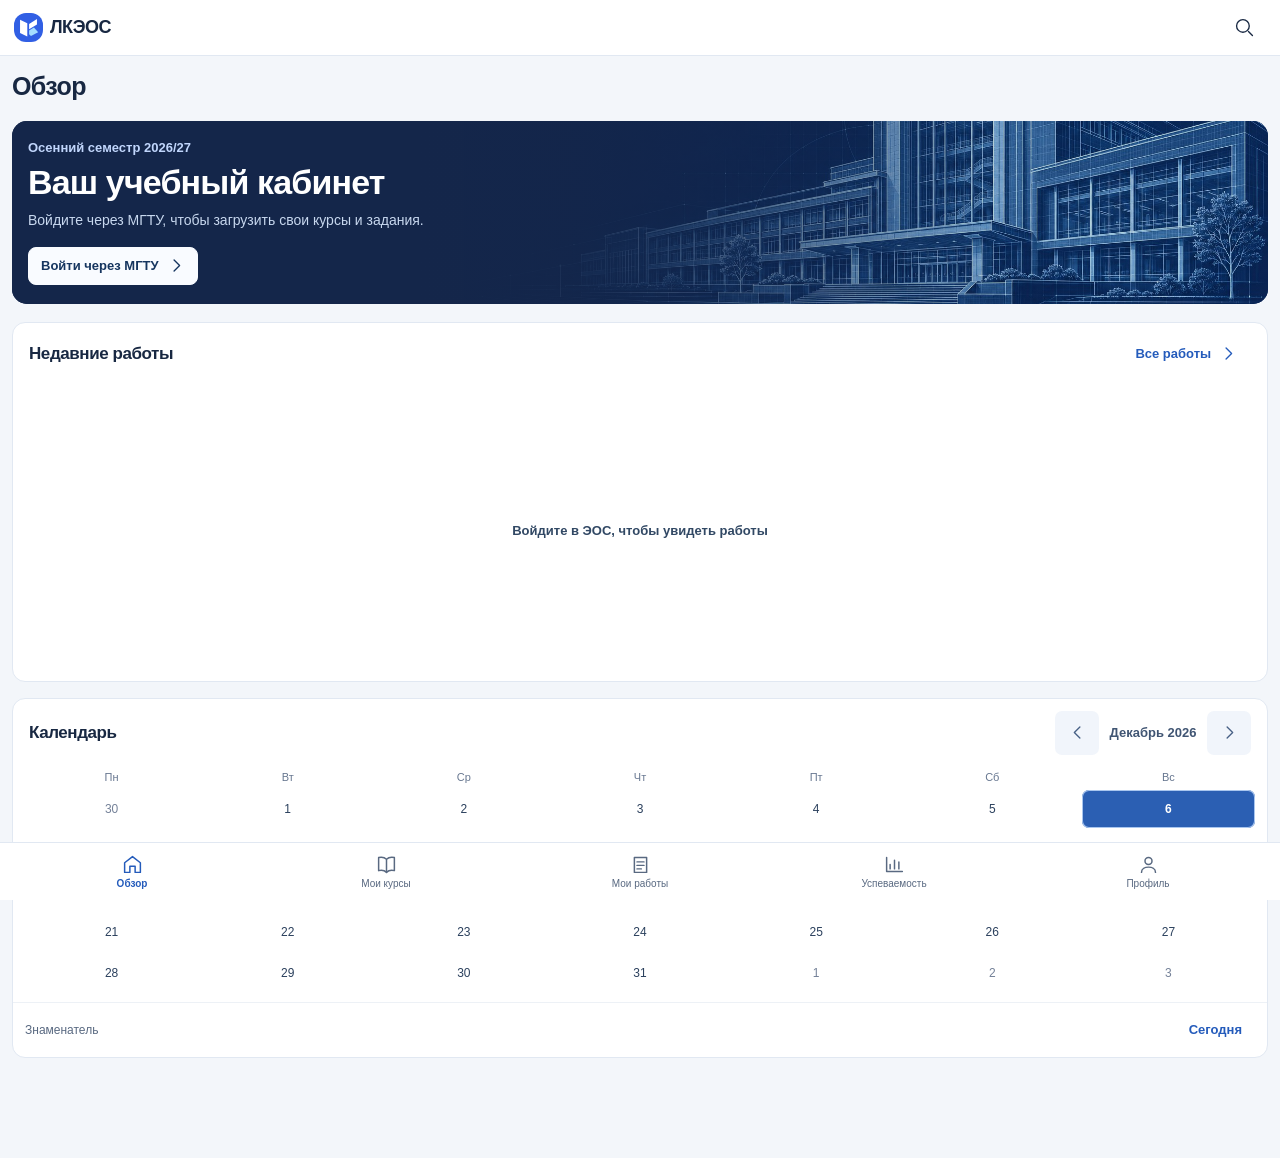
==== ios/LKEOS/Web/index.html @ 0bf2f40d "Publish iPhone 1.3 to v1.0" ====
<!doctype html>
<html lang="ru">
<head>
  <meta charset="utf-8">
  <meta name="viewport" content="width=device-width, initial-scale=1">
  <meta http-equiv="Content-Security-Policy" content="default-src 'none'; style-src 'self' 'unsafe-inline'; script-src 'self'; img-src 'self' data:">
  <title>ЛКЭОС · ЭОС Калужского филиала</title>
  <link rel="stylesheet" href="style.css"><link rel="stylesheet" href="phone.css">
</head>
<body><svg aria-hidden="true" width="0" height="0" style="position:absolute"><defs><symbol viewBox="0 0 24 24" id="i-home"><path d="m3 10 9-7 9 7v11h-6v-7H9v7H3z"/></symbol><symbol viewBox="0 0 24 24" id="i-courses"><path d="M3 4c4-1 7 0 9 2 2-2 5-3 9-2v15c-4-1-7 0-9 2-2-2-5-3-9-2z M12 6v15"/></symbol><symbol viewBox="0 0 24 24" id="i-tasks"><path d="M5 4h14v17H5z M8 9h8 M8 13h8 M8 17h5"/></symbol><symbol viewBox="0 0 24 24" id="i-calendar"><path d="M3 6h18v15H3z M7 3v5 M17 3v5 M3 11h18"/></symbol><symbol viewBox="0 0 24 24" id="i-grades"><path d="M3 4v16h18 M7 17v-5 M12 17V7 M17 17v-8"/></symbol><symbol viewBox="0 0 24 24" id="i-person"><path d="M12 12a4 4 0 1 0 0-8 4 4 0 0 0 0 8z M4 21c0-8 16-8 16 0"/></symbol><symbol viewBox="0 0 24 24" id="i-settings"><path d="M4 6h16 M4 12h16 M4 18h16 M8 3v6 M16 9v6 M9 15v6"/></symbol><symbol viewBox="0 0 24 24" id="i-search"><path d="M17 17l5 5 M10 18a8 8 0 1 0 0-16 8 8 0 0 0 0 16z"/></symbol><symbol viewBox="0 0 24 24" id="i-chevron"><path d="m9 5 7 7-7 7"/></symbol><symbol viewBox="0 0 24 24" id="i-back"><path d="m15 5-7 7 7 7"/></symbol><symbol viewBox="0 0 24 24" id="i-external"><path d="M14 3h7v7 M21 3 10 14 M10 5H4v15h15v-6"/></symbol><symbol viewBox="0 0 24 24" id="i-close"><path d="m5 5 14 14 M19 5 5 19"/></symbol><symbol viewBox="0 0 24 24" id="i-check"><path d="m3 12 6 6L21 5"/></symbol><symbol viewBox="0 0 24 24" id="i-folder"><path d="M2 6h8l3 3h9v11H2z"/></symbol><symbol viewBox="0 0 24 24" id="i-file"><path d="M5 2h9l5 5v15H5z M14 2v6h5"/></symbol><symbol viewBox="0 0 24 24" id="i-code"><path d="m8 6-6 6 6 6 M16 6l6 6-6 6"/></symbol><symbol viewBox="0 0 24 24" id="i-link"><path d="m7 14-2 2a3 3 0 0 0 4 4l4-4 M11 8l4-4a3 3 0 0 1 5 4l-4 4 M8 16l8-8"/></symbol><symbol viewBox="0 0 24 24" id="i-refresh"><path d="M20 9A8 8 0 1 0 20 16 M20 3v6h-6"/></symbol><symbol viewBox="0 0 24 24" id="i-lab"><path d="M9 2h6 M10 2v7L3 20h18L14 9V2 M7 15h10"/></symbol><symbol viewBox="0 0 24 24" id="i-edit"><path d="m4 16 12-12 4 4L8 20l-5 1z"/></symbol><symbol viewBox="0 0 24 24" id="i-upload"><path d="M12 16V3 m-6 6 6-6 6 6 M3 17v4h18v-4"/></symbol><symbol viewBox="0 0 24 24" id="i-download"><path d="M12 3v13 m-6-6 6 6 6-6 M3 17v4h18v-4"/></symbol><symbol viewBox="0 0 24 24" id="i-eye"><path d="M2 12q10-15 20 0-10 15-20 0z M12 15a3 3 0 1 0 0-6 3 3 0 0 0 0 6z"/></symbol><symbol viewBox="0 0 24 24" id="i-hide"><path d="m3 3 18 18 M2 12q3-5 6-6 M11 5q7-1 11 7l-3 4 M16 18q-9 4-14-6"/></symbol><symbol viewBox="0 0 24 24" id="i-plus"><path d="M12 4v16 M4 12h16"/></symbol><symbol viewBox="0 0 24 24" id="i-sun"><path d="M12 16a4 4 0 1 0 0-8 4 4 0 0 0 0 8z M12 1v3 M12 20v3 M1 12h3 M20 12h3 M4 4l2 2 M18 18l2 2 M20 4l-2 2 M6 18l-2 2"/></symbol><symbol viewBox="0 0 24 24" id="i-moon"><path d="M20 15A9 9 0 0 1 9 3a9 9 0 1 0 11 12z"/></symbol><symbol viewBox="0 0 24 24" id="i-clock"><path d="M12 21a9 9 0 1 0 0-18 9 9 0 0 0 0 18z M12 6v6l4 3"/></symbol><symbol viewBox="0 0 24 24" id="i-globe"><path d="M12 21a9 9 0 1 0 0-18 9 9 0 0 0 0 18z M3 12h18 M12 3q-8 9 0 18 8-9 0-18z"/></symbol></defs></svg>
  <div class="shell">
    <aside class="sidebar">
      
      <nav id="navigation" aria-label="Учебный кабинет"></nav>
      <div class="sidebar-bottom">
        <button class="nav-item" type="button" data-nav="settings" aria-label="Профиль">
          <span data-icon="person"></span><span>Профиль</span>
        </button>
      </div>
    </aside>
    <div class="workspace">
      <header class="topbar"><button class="brand" type="button" data-nav="home" aria-label="ЛКЭОС, обзор">
        <svg class="brand-mark" viewBox="0 0 48 48" aria-hidden="true"><rect width="48" height="48" rx="12" fill="#315fe4"/><path fill="#fff" d="M10 11l12 6v22l-12-6zM25 18l13-8v9l-13 8z"/><path fill="#a5ddff" d="M25 29l8-5 7 8-12 6-3-3z"/></svg>
        <span><strong>ЛКЭОС</strong><small>МГТУ · Калуга</small></span>
      </button>
        <div class="toolbar">
          <button type="button" class="search-trigger" data-action="search" aria-label="Поиск по курсам и заданиям">
            <span data-icon="search"></span>
          </button>
        </div>
      </header>
      <main id="content" tabindex="-1"></main>
    </div>
  </div>
  <aside id="work-drawer" class="work-drawer" role="dialog" aria-label="Карточка работы" hidden><div class="work-drawer-head"><strong class="work-caption"></strong><button type="button" class="icon-button" data-action="close-work" aria-label="Закрыть карточку"><svg class="icon" aria-hidden="true"><use href="#i-close"></use></svg></button></div><div class="work-body"></div></aside>
  <dialog id="dialog" aria-labelledby="dialog-title"></dialog>
  <div id="toast" class="toast" role="status" hidden></div>
  <script src="workboard.js"></script>
  <script src="lab-ui.js"></script>
  <script src="app.js"></script>
</body>
</html>
---- ios/LKEOS/Web/style.css ----
:root {
  color-scheme: light;
  font-family: "Segoe UI Variable", "Segoe UI", system-ui, sans-serif;
  color: #182842;
  background: #f3f6fa;
  font-size: 14px;
  --navy: #142649;
  --ink: #182842;
  --muted: #596981;
  --blue: #245bbb;
  --line: #e1e8f2;
  --card: #fff;
}
* { box-sizing: border-box; }
body { margin: 0; }
button, input, select { font: inherit; }
button { color: inherit; cursor: pointer; }
button:disabled { cursor: wait; opacity: .6; }
button:focus-visible, input:focus-visible, select:focus-visible, a:focus-visible { outline: 2px solid #4f8fec; outline-offset: 3px; }
button { border: 0; background: none; }
[hidden] { display: none !important; }
h1, h2, h3, p { margin: 0; }
h1, h2, h3 { letter-spacing: -.025em; }
.icon, [data-icon] { font-family: "Segoe MDL2 Assets", sans-serif; display: inline-grid; place-items: center; font-weight: 400; flex: none; }
.icon { font-size: 16px; width: 1.125em; height: 1.125em; }
.shell { display: grid; grid-template-columns: 224px minmax(0,1fr); min-height: 100vh; }
.sidebar { position: sticky; top: 0; height: 100vh; background: var(--navy); color: #dbe7fb; display: flex; flex-direction: column; padding: 26px 14px 15px; }
.brand { display: flex; gap: 11px; align-items: center; text-align: left; color: white; margin: 1px 7px 30px; padding: 0; width: fit-content; }
.brand-mark { width: 43px; height: 43px; font-size: 20px; border: 1px solid #5076b4; border-radius: 12px; background: #25497e; color: #e3efff; }
.brand strong { display: block; font-size: 22px; font-weight: 700; letter-spacing: -.03em; line-height: 1.04; }
.brand small { display: block; margin-top: 5px; font-size: 12px; color: #a9bee1; }
nav, .sidebar-bottom { display: grid; gap: 5px; }
.nav-item { position: relative; min-height: 43px; display: flex; align-items: center; gap: 12px; text-align: left; padding: 0 12px; width: 100%; color: #ccd9ed; font-weight: 500; border-radius: 8px; white-space: nowrap; }
.nav-item:hover { color: #fff; background: #21395e; }
.nav-item[aria-current=page] { color: white; background: #2b4e84; font-weight: 600; }
.nav-item[aria-current=page]::before { content: ""; background: #8fbbff; width: 3px; height: 20px; position: absolute; left: 0; border-radius: 0 4px 4px 0; }
.nav-item [data-icon], .nav-item .icon { color: #a6c4f1; font-size: 16px; width: 18px; }
.nav-item .nav-out { margin-left: auto; font-size: 11px; }
.sidebar-bottom { margin-top: auto; }
.sidebar-rule { height: 1px; background: #33486b; margin: 7px 9px; }
.workspace { min-width: 0; }
.topbar { height: 65px; padding: 0 clamp(18px, 3vw, 40px); position: sticky; top: 0; z-index: 5; display: flex; align-items: center; justify-content: flex-end; background: #fff; border-bottom: 1px solid var(--line); }
.toolbar { display: flex; align-items: center; gap: 12px; }
.search-trigger, .mode { min-height: 35px; display: flex; align-items: center; gap: 8px; font-size: 13px; border: 1px solid var(--line); border-radius: 8px; padding: 0 10px; white-space: nowrap; }
.search-trigger { color: var(--muted); background: #f7f9fc; }
.search-trigger:hover, .mode:hover { background: #edf3fd; }
kbd { font: 11px "Segoe UI", sans-serif; border: 1px solid #dce4f1; border-radius: 4px; background: #fff; padding: 1px 4px 2px; color: #65748b; margin-left: 8px; }
.mode { border-color: #d6e5fb; color: #2155a0; background: #eef5ff; font-weight: 650; }
.mode::before { content: ""; width: 6px; height: 6px; border-radius: 50%; background: #4a83da; }
.mode.live { background: #e9f7f0; color: #176449; border-color: #cfe9df; }
.mode.live::before { background: #249870; }
.avatar { height: 35px; width: 35px; border-radius: 50%; background: #263d67; color: #f5f8ff; font-weight: 700; font-size: 12px; }
main { max-width: 1420px; padding: 27px clamp(18px, 3vw, 40px) 42px; margin: 0 auto; outline: none; }
.page-head { display: flex; align-items: end; justify-content: space-between; gap: 14px; margin-bottom: 20px; }
.page-head h1 { font-size: 29px; font-weight: 730; line-height: 1.16; }
.page-head p { color: var(--muted); font-size: 13px; margin-top: 5px; }
.today-label { display: flex; align-items: center; gap: 8px; color: var(--muted); font-size: 13px; padding-bottom: 3px; white-space: nowrap; }
.hero { position: relative; isolation: isolate; overflow: hidden; background: linear-gradient(106deg,#14264a,#183766); color: white; min-height: 211px; border-radius: 15px; display: flex; align-items: center; padding: 25px 28px; }
.hero::before { content: ""; position: absolute; z-index: -2; inset: 0 0 0 36%; background-image: url('hero.jpg'); background-position: center 52%; background-size: cover; }
.hero::after { content: ""; position: absolute; z-index: -1; inset: 0; background: linear-gradient(90deg,#14264a 0%,#14264a 32%,#14264aec 44%,#14264a30 80%,#14264a25 100%); }
.hero-copy { max-width: min(520px, 71%); }
.term { color: #c1d6fc; font-weight: 600; font-size: 13px; margin-bottom: 9px; }
.hero h2 { font-size: clamp(25px, 2.6vw, 36px); font-weight: 720; line-height: 1.07; }
.hero p { font-size: 14px; color: #c8d8ef; line-height: 1.45; margin: 10px 0 16px; }
.button { min-height: 36px; padding: 7px 12px; border: 1px solid #dce5f1; border-radius: 8px; background: #fff; font-size: 13px; font-weight: 650; display: inline-flex; align-items: center; justify-content: center; gap: 8px; }
.button:hover { background: #f0f5fd; border-color: #bdcff0; }
.button.primary { background: #245ab7; border-color: #245ab7; color: #fff; }
.button.primary:hover { background: #194995; }
.button.ghost { color: var(--blue); border-color: transparent; background: transparent; }
.button.ghost:hover { background: #ecf3fd; }
.hero .button { color: #16355f; background: #f9fbff; border-color: #f9fbff; }
.hero .button:hover { background: #dceaff; }
.hero .button.hero-secondary { color: #e6efff; background: #ffffff12; border-color: #b2c9ef54; }
.hero .button.hero-secondary:hover { background: #ffffff26; }
.course-card:hover { border-color: #b9cdef; box-shadow: 0 3px 12px #2247770e; }
.tile { width: 40px; height: 40px; border-radius: 10px; display: grid; place-items: center; flex: none; background: #e9f1ff; color: #2861b8; }
.tile.green { background: #e6f5ef; color: #197458; }
.tile.orange { background: #fff1dd; color: #965314; }
.tile.purple { background: #f0eaff; color: #6444a0; }
.tile .icon { font-size: 17px; }
.overview-grid { display: grid; gap: 16px; grid-template-columns: minmax(0,1.6fr) minmax(290px,1fr); align-items: start; }
.panel { background: var(--card); border: 1px solid var(--line); border-radius: 13px; min-width: 0; }
.panel-head { min-height: 59px; display: flex; justify-content: space-between; align-items: center; gap: 8px; padding: 12px 16px; }
.panel-head h2, .section-head h2 { font-size: 17px; font-weight: 720; }
.panel-head p { color: var(--muted); font-size: 12px; margin-top: 3px; }
.row { display: flex; width: 100%; align-items: center; gap: 11px; min-height: 65px; text-align: left; padding: 9px 16px; border-top: 1px solid #edf1f6; }
button.row:hover { background: #f7faff; }
.row:last-child { border-radius: 0 0 12px 12px; }
.row .tile { width: 35px; height: 35px; border-radius: 8px; }
.row .tile .icon { font-size: 15px; }
.row-copy { flex: 1; min-width: 0; }
.row-copy strong, .row-copy small { display: block; overflow-wrap: anywhere; }
.row-copy strong { font-size: 13px; line-height: 1.33; font-weight: 680; }
.row-copy small { margin-top: 3px; color: var(--muted); font-size: 12px; }
.row > .icon:last-child { color: #8596af; font-size: 11px; flex: none; }
.tag { flex: none; display: inline-block; padding: 4px 7px; border-radius: 6px; font-size: 11px; font-weight: 680; color: #295694; background: #edf4ff; }
.tag.urgent { background: #fff0dd; color: #8b4d15; }
.tag.past { background: #f1f3f7; color: #596981; }
.tag.done { background: #eaf7f0; color: #196a4d; }
.section-head { margin: 21px 0 10px; display: flex; align-items: center; justify-content: space-between; gap: 8px; }
.courses-grid { display: grid; grid-template-columns: repeat(3,minmax(0,1fr)); gap: 14px; }
.course-card { border: 1px solid var(--line); background: white; border-radius: 12px; position: relative; min-width: 0; }
.course-open { padding: 14px; text-align: left; display: flex; flex-direction: column; align-items: start; min-width: 0; width: 100%; height: 100%; gap: 9px; border-radius: inherit; }
.course-visibility { position: absolute; top: 13px; right: 13px; }
.course-card-heading { display: flex; width: 100%; align-items: center; justify-content: space-between; color: #7a8faa; }
.course-card h3 { font-size: 15px; overflow-wrap: anywhere; line-height: 1.27; }
.course-card p { font-size: 12px; color: var(--muted); overflow-wrap: anywhere; }
.course-progress { width: 100%; margin-top: auto; padding-top: 5px; }
.progress-text { display: flex; justify-content: space-between; gap: 4px; color: var(--muted); font-size: 11px; }
.progress-track { display: block; background: #e8eef8; height: 5px; border-radius: 8px; overflow: hidden; margin-top: 5px; }
.progress-fill { display: block; background: #4479d0; height: 100%; border-radius: inherit; }
.month-tools { display: flex; align-items: center; gap: 5px; }
.icon-button { height: 29px; width: 29px; display: grid; place-items: center; border-radius: 7px; color: #486185; background: #f1f5fb; }
.icon-button:hover { background: #e2ecfb; }
.month-name { font-size: 13px; color: #405573; font-weight: 670; text-align: center; min-width: 98px; }
.month-grid { padding: 0 12px 10px; display: grid; gap: 3px; grid-template-columns: repeat(7,minmax(0,1fr)); text-align: center; }
.week-day { font-size: 11px; color: #677790; padding: 4px 0; }
.day { height: 31px; border-radius: 7px; position: relative; font-size: 12px; color: #2b405d; padding: 0; }
.day:not(:disabled):hover { background: #eaf2ff; }
.day.other { color: #748198; }
.day.today { box-shadow: inset 0 0 0 1px #a9c6ef; font-weight: 750; }
.day.selected, .day.selected:hover { color: white; background: #2b5fb3; }
.day.marked::after { position: absolute; content: ""; height: 4px; width: 4px; border-radius: 50%; background: #457bd0; bottom: 3px; left: calc(50% - 2px); }
.day.selected::after { background: white; }
.calendar-footer { border-top: 1px solid #edf1f6; padding: 8px 12px; display: flex; align-items: center; justify-content: space-between; gap: 7px; }
.calendar-footer span:first-child:not(.icon) { font-size: 12px; color: var(--muted); }
.full-calendar .month-grid { gap: 5px; }
.full-calendar .day { height: 51px; font-size: 14px; }
.full-calendar .week-day { padding-bottom: 10px; }
.calendar-grid { display: grid; grid-template-columns: minmax(280px,1.25fr) minmax(240px,1fr); align-items: start; gap: 16px; }
.filters { display: flex; align-items: center; justify-content: space-between; gap: 10px; margin-bottom: 13px; flex-wrap: wrap; }
.tabs { display: flex; gap: 3px; flex-wrap: wrap; background: #e9eff7; border-radius: 9px; padding: 3px; }
.tab { border: 1px solid transparent; padding: 6px 11px; border-radius: 7px; font-size: 13px; color: #526781; }
.tab.active { border-color: #dbe5f1; background: #fff; color: #234d93; font-weight: 650; }
.input { min-height: 36px; width: 100%; color: var(--ink); background: #fff; padding: 7px 10px; border: 1px solid #cfdbea; border-radius: 8px; }
.filters .input { width: min(100%, 275px); }
.empty { padding: 25px 17px; text-align: center; color: var(--muted); font-size: 13px; }
.empty strong { display: block; color: #314864; margin-bottom: 4px; }
.notice { border: 1px solid #f0dfba; background: #fff8e9; color: #72522c; border-radius: 9px; padding: 10px 12px; font-size: 13px; margin: 0 0 14px; }
.notice p + p { margin-top: 4px; }
.detail-top { margin-bottom: 13px; }
.detail-copy { white-space: pre-line; overflow-wrap: anywhere; color: var(--muted); line-height: 1.55; }
.content-stack { display: grid; gap: 12px; }
.section-description { padding: 0 16px 14px; }
.settings-grid { display: grid; grid-template-columns: minmax(0,1.1fr) minmax(0,1fr); }
.connection-sections > section + section { border-top: 1px solid var(--line); }
.settings-grid .profiles { border-left: 1px solid var(--line); }
.settings-panel { padding: 18px; }
.settings-panel h2 { font-size: 18px; margin-bottom: 8px; }
.settings-panel p { color: var(--muted); line-height: 1.55; margin: 0 0 13px; }
.settings-panel label { display: block; margin-bottom: 5px; font-weight: 650; }
.settings-panel input { margin-bottom: 10px; }
.actions { display: flex; gap: 8px; flex-wrap: wrap; }
.settings-panel .feedback { margin-bottom: 0; margin-top: 10px; color: #925025; min-height: 0; }
.advanced { margin-top: 15px; color: var(--muted); font-size: 13px; }
.advanced summary { cursor: pointer; }
.advanced form { margin-top: 10px; }
.lab-back { padding-left: 6px; margin: -6px 0 10px; }
.lab-title { display: flex; align-items: center; gap: 19px; margin-bottom: 16px; padding: 23px; border-radius: 14px; color: white; background: linear-gradient(112deg,#14264a,#254e87); }
.lab-title-icon { width: 49px; height: 49px; border-radius: 12px; display: grid; place-items: center; background: #ffffff18; color: #c5e0ff; flex: none; }
.lab-title-icon .icon { font-size: 23px; }
.lab-title p { color: #c0d5f5; font-size: 13px; margin-bottom: 4px; }
.lab-title h1 { font-size: clamp(22px, 2.3vw, 31px); line-height: 1.16; }
.lab-layout { display: grid; grid-template-columns: minmax(0, 1.8fr) minmax(240px, 1fr); gap: 15px; align-items: start; }
.lab-panel { padding: 17px; }
.lab-panel h2 { font-size: 18px; }
.lab-panel h2 + .detail-copy { margin-top: 9px; }
.lab-panel p { color: var(--muted); }
.lab-section-head { display: flex; justify-content: space-between; gap: 8px; align-items: center; margin-bottom: 12px; }
.lab-section-head p { margin-top: 4px; font-size: 12px; }
.lab-panel .notice { margin: 13px 0 0; }
.lab-file-list { display: grid; gap: 6px; }
.lab-file-row { display: flex; align-items: center; gap: 10px; padding: 8px 9px; background: #f6f9fe; border: 1px solid #e6edf7; border-radius: 9px; margin-top: 5px; }
.lab-file-row .tile { width: 34px; height: 34px; }
.lab-file-row.queued { background: #faf8ff; border-color: #eee8fa; }
.lab-dates { display: grid; gap: 7px; padding: 12px 0; color: #435977; font-size: 13px; }
.lab-dates > div { display: flex; gap: 7px; align-items: baseline; }
.lab-status { display: grid; gap: 11px; margin: 7px 0 12px; }
.lab-status > div { padding-top: 8px; border-top: 1px solid #e9eef6; }
.lab-status dt { color: var(--muted); font-size: 12px; margin-bottom: 3px; }
.lab-status dd { margin: 0; font-size: 13px; font-weight: 640; white-space: pre-line; overflow-wrap: anywhere; }
.lab-editor { margin-top: 15px; }
.lab-drop { display: grid; place-items: center; text-align: center; gap: 9px; background: #f5f9ff; border: 1px dashed #8dafdf; border-radius: 12px; padding: 17px 13px; }
.lab-drop.dragging { background: #e7f0ff; border-color: #245ab7; }
.lab-upload-icon { display: grid; place-items: center; width: 37px; height: 37px; color: #2a5cad; background: #e7effd; border-radius: 10px; }
.lab-limits { display: flex; justify-content: center; flex-wrap: wrap; gap: 5px; font-size: 11px; color: #49607b; }
.lab-limits span { background: #e9f0fa; border-radius: 6px; padding: 4px 7px; }
.lab-queue { margin-top: 13px; }
.lab-queue h3 { font-size: 14px; margin-bottom: 4px; }
.lab-check { display: flex; align-items: start; gap: 6px; margin-top: 12px; font-size: 13px; line-height: 1.45; }
.lab-check input { margin-top: 3px; accent-color: #245ab7; }
.lab-savebar { border-top: 1px solid var(--line); margin-top: 14px; padding-top: 11px; display: flex; gap: 9px; align-items: center; justify-content: space-between; flex-wrap: wrap; }
.lab-savebar p { font-size: 12px; }
.lab-saved { display: flex; align-items: center; gap: 8px; padding: 10px 11px; margin-top: 11px; border-radius: 8px; background: #e8f7ef; color: #1d674e; font-size: 13px; }
@media (max-width: 965px) {
  .lab-layout { grid-template-columns: 1fr; }
}
.dialog-head { display: flex; justify-content: space-between; align-items: start; gap: 12px; margin-bottom: 12px; }
.dialog-head h2 { font-size: 21px; overflow-wrap: anywhere; }
dialog { width: min(600px, calc(100% - 36px)); max-height: 78vh; padding: 19px; overflow: auto; border: 1px solid #dce5f2; border-radius: 14px; color: var(--ink); box-shadow: 0 18px 55px #10234555; }
dialog::backdrop { background: #14274375; }
.dialog-meta { color: var(--muted); margin-bottom: 12px; line-height: 1.5; }
.dialog-actions { margin-top: 16px; }
.search-results { margin-top: 12px; border-radius: 10px; border: 1px solid var(--line); max-height: 51vh; overflow: auto; }
.search-results .row:first-child { border-top: 0; }
.toast { position: fixed; bottom: 18px; right: 19px; max-width: min(420px,90vw); border-radius: 10px; padding: 11px 15px; color: #fff; background: #1e3658; box-shadow: 0 5px 20px #1c376844; z-index: 10; }
@media (max-width: 1110px) {
  .shell { grid-template-columns: 186px minmax(0,1fr); }
  .sidebar { padding-inline: 10px; }
  .overview-grid { grid-template-columns: minmax(0,1.4fr) minmax(254px,1fr); }
  .panel-head { padding-inline: 12px; }
  .row { padding-inline: 12px; }
}
@media (max-width: 900px) {
  .shell { grid-template-columns: 163px minmax(0,1fr); }
  .nav-item { gap: 8px; padding-inline: 8px; font-size: 12px; }
  .settings-grid .profiles { border-left: 0; border-top: 1px solid var(--line); }
  .overview-grid, .calendar-grid, .settings-grid { grid-template-columns: minmax(0,1fr); }
  .courses-grid { grid-template-columns: repeat(2,minmax(0,1fr)); }
}
@media (prefers-reduced-motion: no-preference) {
  button { transition: background-color .12s ease, border-color .12s ease; }
}
.brand-mark { border: 0; background: none; flex: none; }
.overview-grid { grid-template-columns: minmax(0,1fr) minmax(275px,1.05fr); align-items: stretch; margin: 18px 0; }
.hero h2 { overflow-wrap: anywhere; }
.calendar-agenda { padding: 12px; border-top: 1px solid var(--line); }
.calendar-agenda p { color: var(--muted); margin-top: 6px; }
.retry { display: flex; justify-content: center; gap: 8px; padding: 0 12px 16px; }
.toolbar #theme-switch { min-width: 35px; height: 35px; }
@media (max-width: 960px) {
  .toolbar { gap: 6px; }
}
@media (max-width: 740px) {
  .overview-grid { grid-template-columns: minmax(0,1fr); }
  .shell { grid-template-columns: 124px minmax(0,1fr); }
  .toolbar kbd, .search-trigger > span:nth-child(2) { display: none; }
  .brand { gap: 5px; margin-inline: 0; }
  .brand-mark { width: 32px; height: 32px; }
  .brand strong { font-size: 18px; }
}
:root[data-theme=dark] {
  color-scheme: dark; color: #f8f9fa; background: #111111;
  --ink: #f8f9fa; --muted: #a2a2a2; --line: #262626; --card: #000; --navy: #000; --blue: #8cc5f4;
}
[data-theme=dark] .sidebar { border-right: 1px solid #1a1a19; }
[data-theme=dark] .nav-item { color: #e7e7e7; }
[data-theme=dark] .nav-item:hover { background: #1a1a19; }
[data-theme=dark] .nav-item[aria-current=page] { background: #001e3d; color: #cce5ff; }
[data-theme=dark] .nav-item[aria-current=page]::before { background: #2499ec; }
[data-theme=dark] .hero { background: #000; border: 1px solid var(--line); }
[data-theme=dark] .hero::before { filter: grayscale(.68) brightness(.72); }
[data-theme=dark] .hero::after { background: linear-gradient(90deg,#000 29%,#000e 43%,transparent 90%); }
[data-theme=dark] .hero p, [data-theme=dark] .lab-title p { color: #bcbcbc; }
[data-theme=dark] .hero .button:not(.hero-secondary), [data-theme=dark] .button.primary { background: #004e9f; border-color: #006cdc; color: white; }
[data-theme=dark] .hero .hero-secondary { background: #111; border-color: #484847; }
[data-theme=dark] .lab-title { background: linear-gradient(110deg,#000,#000c1a); border: 1px solid var(--line); }
[data-theme=dark] .toast { background: #1a1a19; border: 1px solid #484847; }
[data-theme=dark] :is(.topbar,.course-card,dialog,.input,.button:not(.primary,.ghost,.hero .button),kbd) {
  background: var(--card); color: var(--ink); border-color: var(--line);
}
[data-theme=dark] :is(.empty strong,.month-name,.day,.lab-dates) { color: var(--ink); }
[data-theme=dark] :is(.day.other,.week-day) { color: #a3b2c8; }
[data-theme=dark] :is(.search-trigger,.icon-button,.tabs,.calendar-footer,.lab-file-row,.lab-drop,.lab-limits span,.progress-track,.tab.active) {
  background: #1a1a19; border-color: var(--line); color: #e7e7e7;
}
[data-theme=dark] .tab { color: #c6d6eb; }
[data-theme=dark] .tab.active { background: #303030; }
[data-theme=dark] :is(.day:not(.selected):hover,.icon-button:hover,.search-trigger:hover,.button.ghost:hover,button.row:hover,.button:not(.primary,.ghost):hover) { background: #00172e; color: #f8f9fa; }
[data-theme=dark] .day.selected { color: #fff; background: #004e9f; }
[data-theme=dark] :is(.row,.lab-status > div,.lab-savebar,.search-results) { border-color: var(--line); }
[data-theme=dark] :is(.tile,.mode,.tag,.lab-upload-icon) { color: #8cc5f4; background: #00172e; border-color: #002c5b; }
[data-theme=dark] :is(.tile.green,.tag.done,.mode.live,.lab-saved) { color: #a7e6cb; background: #20483e; border-color: #356352; }
[data-theme=dark] :is(.tile.orange,.tag.urgent,.notice) { color: #ffdaa4; background: #483921; border-color: #655036; }
[data-theme=dark] :is(.tile.purple,.lab-file-row.queued) { color: #deccff; background: #3b3151; border-color: #53446d; }
[data-theme=dark] .tag.past { color: #c7d1df; background: #344152; }
[data-theme=dark] .lab-drop.dragging { background: #344d72; border-color: #94b7f0; }
[data-theme=dark] .settings-panel .feedback { color: #fcc18c; }
.report-stamp { text-align: right; color: var(--muted); font-size: 12px; line-height: 1.5; font-style: italic; margin: -6px 2px 7px; }
.report-panel { overflow: hidden; --stripe: #f8f9fa; --grid: #e7e7e7; --early: #10aa00; --late: #ffb24f; --ontime: #7dab00; --fail: #ea6766; --good: #b2f500; --score-text: #f8f9fa; --pass-text: #f5faff; --circle: #000; --unset: #303030; color: #111; }
[data-theme=dark] .report-panel { --stripe: #111; --grid: #1a1a19; --late: #ff9200; --ontime: #e0fb9b; --fail: #dd161d; --good: #c9f742; --score-text: #111; --pass-text: #000c1a; --circle: #fff; --unset: #a2a2a2; color: #f8f9fa; }
.report-head { display: flex; align-items: center; justify-content: space-between; flex-wrap: wrap; gap: 14px; padding: 19px 21px; }
.report-head h2 { font-size: 21px; }
.report-head p { margin-top: 5px; font-weight: 600; }
.report-legend { display: grid; grid-template-columns: repeat(3, auto); gap: 4px 17px; font-size: 12px; }
.report-legend span { display: flex; align-items: center; justify-content: flex-end; gap: 6px; }
.report-legend em { text-align: right; }
.report-scroll { overflow: auto; max-width: 100%; }
.week-table { border-collapse: separate; border-spacing: 0; width: 100%; min-width: calc(170px + var(--week-count) * 40px); table-layout: fixed; font-size: 12px; }
.week-table th,.week-table td { border: solid var(--grid); border-width: 1px 1px 0 0; text-align: center; padding: 0; }
.week-table tr { background: var(--card); }
.week-table thead tr,.week-table tbody tr:nth-child(even) { background: var(--stripe); }
.week-table th:first-child { position: sticky; left: 0; background: inherit; z-index: 1; width: clamp(165px,20vw,410px); padding: 9px 6px; overflow-wrap: anywhere; }
.week-table tr > th:first-child { background: var(--card); }
.week-table thead tr > th:first-child,.week-table tr:nth-child(even) > th:first-child { background: var(--stripe); }
.week-table th[scope=row] { font-weight: 600; }
.week-table thead th { height: 34px; }
.week-mark { display: grid; align-content: center; justify-items: center; gap: 3px; min-height: 49px; width: 100%; padding: 4px 1px; font-size: inherit; }
.week-mark:hover { filter: brightness(107%); }
.week-table td { height: 1px; }
.week-mark:only-child { height: 100%; }
.week-mark:focus-visible { outline-offset: -3px; }
.week-mark.planned { color: var(--muted); }
.week-mark.fail { background: var(--fail); color: var(--score-text); }
.week-mark.pass { background: var(--late); color: var(--pass-text); }
.week-mark.good { background: var(--good); color: #303030; }
.week-mark.excellent { background: var(--early); color: var(--score-text); }
.stage { display: inline-grid; place-items: center; width: 12px; height: 12px; border: 2px solid currentColor; border-radius: 50%; color: var(--circle); flex: none; }
.stage.unset { color: var(--unset); border-width: 1px; }
.stage.s2::after { content: ""; border-radius: 50%; width: 4px; height: 4px; background: currentColor; }
.stage.s3 { background: currentColor; }
.report-panel .early { color: var(--early); }
.report-panel .late { color: var(--late); }
.report-panel .on-time { color: var(--ontime); }
.saved-login { display: flex; align-items: center; flex-wrap: wrap; gap: 8px; justify-content: space-between; padding: 12px 0; border-bottom: 1px solid var(--line); }
.saved-login small { display: block; color: var(--muted); margin-top: 3px; overflow-wrap: anywhere; }
#add-account { margin-top: 14px; }

.overview-grid { grid-template-columns: minmax(0,1.7fr) minmax(270px,1fr); align-items: stretch; }
.recent-panel { display: flex; flex-direction: column; overflow: hidden; contain: size; }
.recent-panel .panel-head { flex: none; flex-wrap: wrap; }
#recent-works { display: flex; flex: 1; min-height: 0; flex-direction: column; overflow-y: auto; }
#recent-works > .empty { margin: auto; padding-inline: 16px; }
.recent-row { display: flex; flex: none; align-items: center; justify-content: space-between; gap: 12px; width: 100%; min-height: 44px; padding: 8px 16px; border-top: 1px solid var(--line); text-align: left; }
.recent-row:hover,.recent-row:focus-visible { background: color-mix(in srgb,var(--blue) 7%,var(--card)); }
.recent-copy { display: grid; min-width: 0; gap: 3px; }
.recent-copy strong,.recent-copy small { overflow: hidden; text-overflow: ellipsis; white-space: nowrap; }
.recent-copy strong { font-size: 14px; color: var(--blue); }
.recent-copy small { font-size: 12px; color: var(--muted); }
.recent-row .work-check { margin: 0; flex: none; }
@media(max-width:740px) { .overview-grid { grid-auto-rows: 1fr; } }
.work-board { overflow: hidden; }
.work-table-scroll { overflow-x: auto; }
.work-table { width: 100%; border-collapse: collapse; table-layout: fixed; text-align: left; font-size: 13px; }
.work-table th,.work-table td { padding: 8px 10px; overflow-wrap: anywhere; vertical-align: top; }
.work-table thead { background: color-mix(in srgb,var(--card) 75%,var(--line)); color: var(--muted); }
.work-table thead th { font-size: 11px; font-weight: 600; }
.work-table th:first-child { width: 32%; padding-left: 15px; }
.work-table th:last-child { width: 58px; text-align: center; }
.work-table tbody { border-top: 1px solid var(--line); }
.work-table tbody tr + tr { border-top: 1px solid color-mix(in srgb,var(--line) 60%,transparent); }
.work-table tbody th { font-weight: 600; line-height: 1.45; padding-top: 12px; }
.work-link { display: flex; flex-direction: column; align-items: flex-start; gap: 3px; text-align: left; min-height: 34px; padding: 3px 2px; width: 100%; }
.work-link strong { color: var(--blue); }
.work-link:hover strong { text-decoration: underline; }
.work-link span { color: var(--muted); line-height: 1.35; font-size: 12px; }
.work-state { text-align: center; }
.work-check { display: inline-grid; place-items: center; border: 1.5px solid var(--muted); width: 16px; height: 16px; margin-top: 5px; border-radius: 4px; }
.work-check.done { background: #187341; border-color: #187341; color: #fff; font-size: 12px; }
.board-note { padding: 12px 15px; color: var(--muted); font-size: 13px; }
.work-drawer { position: fixed; inset: 0 0 0 auto; z-index: 12; width: clamp(350px,34vw,680px); max-width: 100%; overflow-y: auto; overscroll-behavior: contain; background: var(--card); border-left: 1px solid var(--line); box-shadow: -8px 0 28px #0003; }
.work-drawer-head { position: sticky; top: 0; z-index: 1; display: flex; gap: 12px; align-items: center; justify-content: space-between; padding: 10px 14px; background: var(--card); border-bottom: 1px solid var(--line); }
.work-caption { font-size: 13px; overflow-wrap: anywhere; }
.work-drawer-head button { flex: none; font-size: 23px; }
.work-body { padding: 14px; display: grid; gap: 10px; overflow-wrap: anywhere; }
.work-body .lab-title { padding: 14px; gap: 10px; margin: 0; }
.work-body .lab-title p { display: none; }
.work-body .lab-title h1 { font-size: 19px; }
.work-body .lab-title-icon { width: 36px; height: 36px; }
.work-body .lab-layout { grid-template-columns: minmax(0,1fr); gap: 10px; }
.work-body .lab-aside { position: static; }
.work-body .lab-section-head,.work-body .lab-savebar { flex-wrap: wrap; }
.work-body .lab-panel,.work-body .lab-aside,.work-facts { padding: 12px; }
.work-facts { margin: 0; }
.work-facts dt { color: var(--muted); font-size: 12px; }
.work-facts div { display: grid; grid-template-columns: minmax(86px,.75fr) minmax(0,1.4fr); align-items: baseline; gap: 12px; }
.work-facts div + div { border-top: 1px solid var(--line); margin-top: 7px; padding-top: 7px; }
.work-facts dd { margin: 0; font-size: 13px; }
.work-more { padding: 12px; }
.work-more summary { cursor: pointer; font-weight: 600; }
.work-more[open] summary { margin-bottom: 10px; }
.work-more .lab-aside { border: 0; padding: 0; box-shadow: none; }
@media(max-width:740px) {
  .overview-grid { grid-template-columns: minmax(0,1fr); }
  .work-drawer { width: min(100%,500px); }
  .work-table th:first-child { padding-left: 8px; }
  .work-table td,.work-table th { padding-inline: 6px; }
}
---- ios/LKEOS/Web/phone.css ----
:root { font-family: -apple-system, BlinkMacSystemFont, sans-serif; -webkit-text-size-adjust: 100%; }
.shell { display: block; min-height: 100svh; }
.sidebar { position: fixed; inset: auto 0 0; z-index: 6; height: auto; background: var(--card); border-top: 1px solid var(--line); display: grid; grid-template-columns: repeat(5,minmax(0,1fr)); gap: 0; padding: 4px 5px; }
.sidebar nav,.sidebar-bottom { display: contents; }
.sidebar .nav-item { min-width: 0; min-height: 49px; padding: 4px 1px; font-size: 10px; line-height: 1.2; color: var(--muted); justify-content: center; flex-direction: column; gap: 3px; text-align: center; }
.short-label { display: none; }
.sidebar .nav-item[aria-current=page] { color: var(--blue); background: transparent; }
.nav-item[aria-current=page]::before { display: none; }
.sidebar .nav-item .icon, .sidebar .nav-item [data-icon] { color: inherit; width: 21px; height: 21px; }
.icon { display: inline-block; width: 1.18em; height: 1.18em; fill: none; stroke: currentColor; stroke-width: 1.7; stroke-linecap: round; stroke-linejoin: round; vertical-align: middle; }
.topbar { height: 56px; padding: 0 14px; justify-content: space-between; gap: 6px; }
.topbar .brand { margin: 0; color: var(--ink); gap: 7px; }
.brand-mark { width: 29px; height: 29px; }
.brand strong { font-size: 18px; }
.brand small,.toolbar kbd,.search-trigger > span:nth-child(2),.today-label,.search-trigger kbd { display: none; }
.toolbar { gap: 4px; }
.toolbar .search-trigger,.icon-button { appearance: none; display: inline-flex; align-items: center; justify-content: center; width: 44px; height: 44px; padding: 0; flex: none; line-height: 1; }
.icon-button .icon,.search-trigger .icon { display: block; width: 19px; height: 19px; }
.topbar .toolbar button.search-trigger { border: 0; background: transparent; color: var(--ink); }
.profile-identity,.profile-theme,.service-row,.session-login { display:flex; align-items:center; justify-content:space-between; gap:12px; flex-wrap:wrap; }
.profile-identity { justify-content:flex-start; }
.profile-identity strong { min-width:0; flex:1; overflow-wrap:anywhere; font-size:18px; }
.profile-initials { display:grid; place-items:center; width:46px; height:46px; border-radius:50%; background:#243f6b; color:white; font-weight:700; }
.theme-toggle { display:grid; align-items:center; justify-items:start; width:54px; height:44px; padding:0; appearance:none; position:relative; }
.theme-toggle::before { content:""; position:absolute; inset:7px 1px; background:var(--muted); border-radius:20px; }
.theme-toggle[aria-checked=true]::before { background:var(--blue); }
.theme-toggle span { position:relative; width:24px; height:24px; margin-left:4px; border-radius:50%; background:white; box-shadow:0 1px 3px #0004; }
.theme-toggle[aria-checked=true] span { margin-left:26px; }
.profile-theme,.service-row { margin-top:14px; padding-top:12px; border-top:1px solid var(--line); }
.service-row small { display:block; color:var(--muted); margin-top:4px; }
.session-login { margin:0 0 12px; padding:12px; }
main { padding: 16px 12px 82px; }
.hero { min-height: 170px; padding: 19px 16px; }
.hero-copy { max-width: 85%; }
.hero h2 { font-size: clamp(23px,6vw,34px); }
.page-head { flex-wrap: wrap; gap: 8px; }
.page-head h1 { font-size: 25px; }
.overview-grid { grid-auto-rows: 1fr; }
.overview-grid,.settings-grid,.courses-grid,.calendar-grid,.lab-layout { display: grid; grid-template-columns: minmax(0,1fr); }
.settings-grid .profiles { border-left: 0; border-top: 1px solid var(--line); }
.report-head { display: grid; padding: 15px 10px; }
.report-legend { justify-content: start; font-size: 10px; gap: 4px 10px; }
.week-table th:first-child { width: 122px; }
.lab-aside { position: static; }
.filters, .lab-section-head { flex-wrap: wrap; }
.input { font-size: 16px; max-width: 100%; }
.dialog-meta,.detail-copy { overflow-wrap: anywhere; }
dialog { width: min(94vw,520px); max-height: calc(100dvh - 24px); padding: 0 14px 14px; overflow: auto; overscroll-behavior: contain; }
.dialog-head { position: sticky; top: 0; z-index: 1; align-items: center; background: var(--card); padding-block: 6px; margin-bottom: 6px; }
.dialog-head h2,.work-caption,.lab-title > div:last-child { min-width: 0; overflow-wrap: anywhere; }
.work-drawer-head { padding: 4px 10px 4px 14px; }
.work-body,.lab-file-list { grid-template-columns: minmax(0,1fr); }
.lab-file-row .row-copy { min-width: 0; }
.panel-head:has(.month-tools) { flex-wrap: wrap; }
.month-tools { margin-left: auto; }
.toast { bottom: 69px; max-width: 92vw; }
.button,.day,.favorite-options label { min-height: 38px; }
@media (max-width:410px) {
  .topbar { padding-inline: 10px; }
}
@media (max-width:370px) {
  .sidebar .regular-label { display: none; }
  .sidebar .short-label { display: inline; }
}
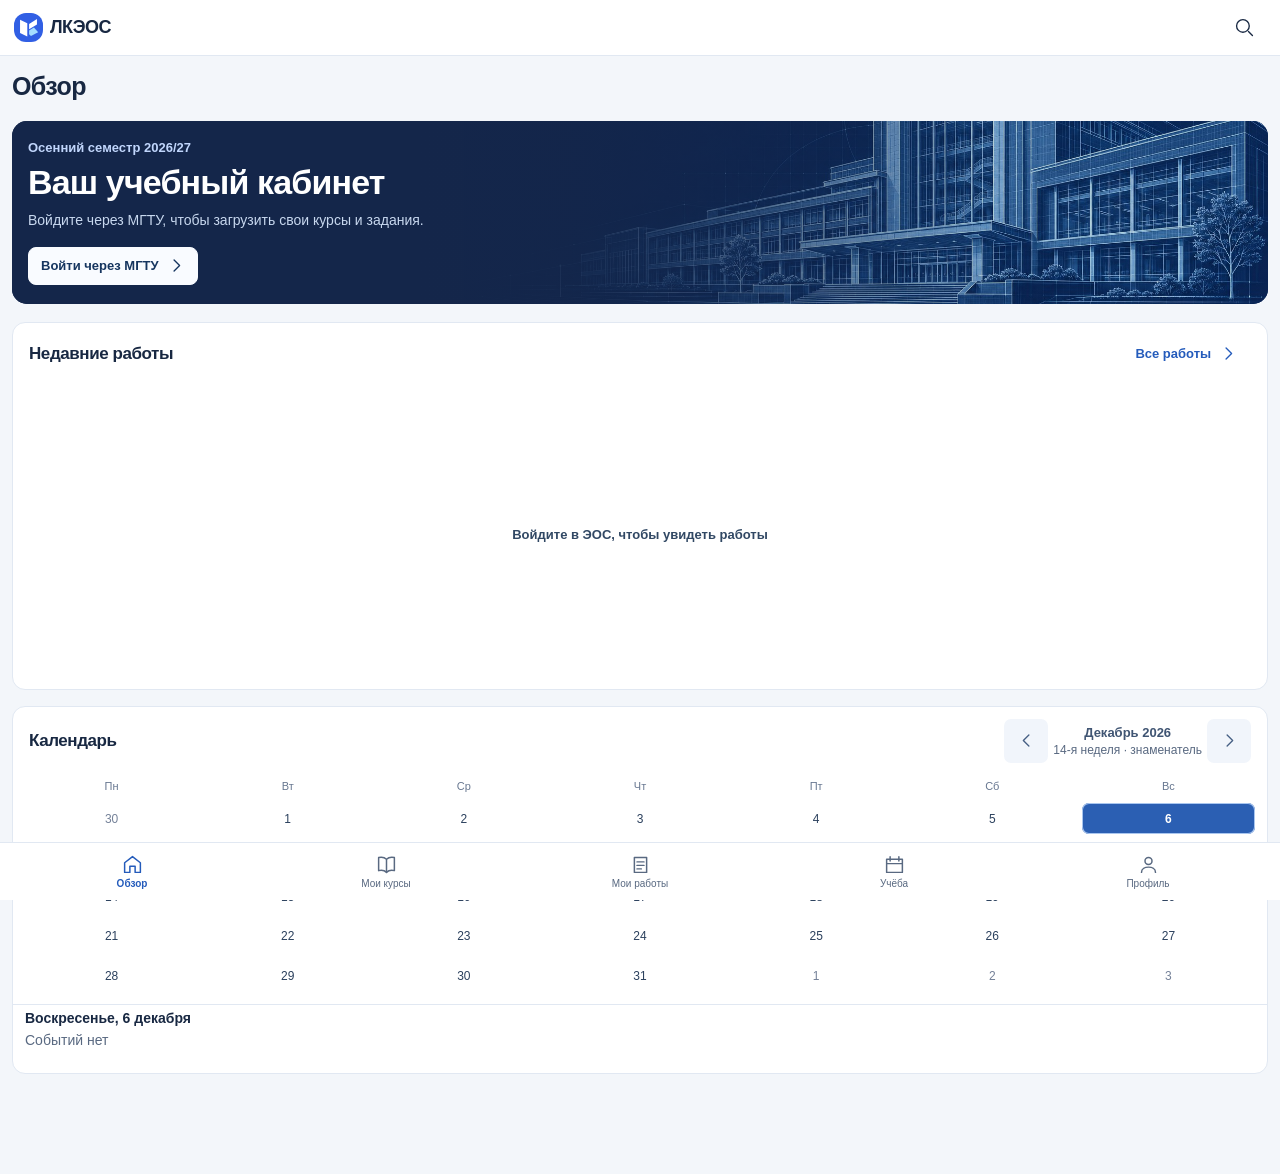
==== commit 709385ab: "Publish iPhone 1.0 to v1.0" ====
--- a/ios/LKEOS/Web/index.html
+++ b/ios/LKEOS/Web/index.html
@@ -1,42 +1,51 @@
-<!doctype html>
-<html lang="ru">
-<head>
-  <meta charset="utf-8">
-  <meta name="viewport" content="width=device-width, initial-scale=1">
-  <meta http-equiv="Content-Security-Policy" content="default-src 'none'; style-src 'self' 'unsafe-inline'; script-src 'self'; img-src 'self' data:">
-  <title>ЛКЭОС · ЭОС Калужского филиала</title>
-  <link rel="stylesheet" href="style.css"><link rel="stylesheet" href="phone.css">
-</head>
-<body><svg aria-hidden="true" width="0" height="0" style="position:absolute"><defs><symbol viewBox="0 0 24 24" id="i-home"><path d="m3 10 9-7 9 7v11h-6v-7H9v7H3z"/></symbol><symbol viewBox="0 0 24 24" id="i-courses"><path d="M3 4c4-1 7 0 9 2 2-2 5-3 9-2v15c-4-1-7 0-9 2-2-2-5-3-9-2z M12 6v15"/></symbol><symbol viewBox="0 0 24 24" id="i-tasks"><path d="M5 4h14v17H5z M8 9h8 M8 13h8 M8 17h5"/></symbol><symbol viewBox="0 0 24 24" id="i-calendar"><path d="M3 6h18v15H3z M7 3v5 M17 3v5 M3 11h18"/></symbol><symbol viewBox="0 0 24 24" id="i-grades"><path d="M3 4v16h18 M7 17v-5 M12 17V7 M17 17v-8"/></symbol><symbol viewBox="0 0 24 24" id="i-person"><path d="M12 12a4 4 0 1 0 0-8 4 4 0 0 0 0 8z M4 21c0-8 16-8 16 0"/></symbol><symbol viewBox="0 0 24 24" id="i-settings"><path d="M4 6h16 M4 12h16 M4 18h16 M8 3v6 M16 9v6 M9 15v6"/></symbol><symbol viewBox="0 0 24 24" id="i-search"><path d="M17 17l5 5 M10 18a8 8 0 1 0 0-16 8 8 0 0 0 0 16z"/></symbol><symbol viewBox="0 0 24 24" id="i-chevron"><path d="m9 5 7 7-7 7"/></symbol><symbol viewBox="0 0 24 24" id="i-back"><path d="m15 5-7 7 7 7"/></symbol><symbol viewBox="0 0 24 24" id="i-external"><path d="M14 3h7v7 M21 3 10 14 M10 5H4v15h15v-6"/></symbol><symbol viewBox="0 0 24 24" id="i-close"><path d="m5 5 14 14 M19 5 5 19"/></symbol><symbol viewBox="0 0 24 24" id="i-check"><path d="m3 12 6 6L21 5"/></symbol><symbol viewBox="0 0 24 24" id="i-folder"><path d="M2 6h8l3 3h9v11H2z"/></symbol><symbol viewBox="0 0 24 24" id="i-file"><path d="M5 2h9l5 5v15H5z M14 2v6h5"/></symbol><symbol viewBox="0 0 24 24" id="i-code"><path d="m8 6-6 6 6 6 M16 6l6 6-6 6"/></symbol><symbol viewBox="0 0 24 24" id="i-link"><path d="m7 14-2 2a3 3 0 0 0 4 4l4-4 M11 8l4-4a3 3 0 0 1 5 4l-4 4 M8 16l8-8"/></symbol><symbol viewBox="0 0 24 24" id="i-refresh"><path d="M20 9A8 8 0 1 0 20 16 M20 3v6h-6"/></symbol><symbol viewBox="0 0 24 24" id="i-lab"><path d="M9 2h6 M10 2v7L3 20h18L14 9V2 M7 15h10"/></symbol><symbol viewBox="0 0 24 24" id="i-edit"><path d="m4 16 12-12 4 4L8 20l-5 1z"/></symbol><symbol viewBox="0 0 24 24" id="i-upload"><path d="M12 16V3 m-6 6 6-6 6 6 M3 17v4h18v-4"/></symbol><symbol viewBox="0 0 24 24" id="i-download"><path d="M12 3v13 m-6-6 6 6 6-6 M3 17v4h18v-4"/></symbol><symbol viewBox="0 0 24 24" id="i-eye"><path d="M2 12q10-15 20 0-10 15-20 0z M12 15a3 3 0 1 0 0-6 3 3 0 0 0 0 6z"/></symbol><symbol viewBox="0 0 24 24" id="i-hide"><path d="m3 3 18 18 M2 12q3-5 6-6 M11 5q7-1 11 7l-3 4 M16 18q-9 4-14-6"/></symbol><symbol viewBox="0 0 24 24" id="i-plus"><path d="M12 4v16 M4 12h16"/></symbol><symbol viewBox="0 0 24 24" id="i-sun"><path d="M12 16a4 4 0 1 0 0-8 4 4 0 0 0 0 8z M12 1v3 M12 20v3 M1 12h3 M20 12h3 M4 4l2 2 M18 18l2 2 M20 4l-2 2 M6 18l-2 2"/></symbol><symbol viewBox="0 0 24 24" id="i-moon"><path d="M20 15A9 9 0 0 1 9 3a9 9 0 1 0 11 12z"/></symbol><symbol viewBox="0 0 24 24" id="i-clock"><path d="M12 21a9 9 0 1 0 0-18 9 9 0 0 0 0 18z M12 6v6l4 3"/></symbol><symbol viewBox="0 0 24 24" id="i-globe"><path d="M12 21a9 9 0 1 0 0-18 9 9 0 0 0 0 18z M3 12h18 M12 3q-8 9 0 18 8-9 0-18z"/></symbol></defs></svg>
-  <div class="shell">
-    <aside class="sidebar">
-      
-      <nav id="navigation" aria-label="Учебный кабинет"></nav>
-      <div class="sidebar-bottom">
-        <button class="nav-item" type="button" data-nav="settings" aria-label="Профиль">
-          <span data-icon="person"></span><span>Профиль</span>
-        </button>
-      </div>
-    </aside>
-    <div class="workspace">
-      <header class="topbar"><button class="brand" type="button" data-nav="home" aria-label="ЛКЭОС, обзор">
-        <svg class="brand-mark" viewBox="0 0 48 48" aria-hidden="true"><rect width="48" height="48" rx="12" fill="#315fe4"/><path fill="#fff" d="M10 11l12 6v22l-12-6zM25 18l13-8v9l-13 8z"/><path fill="#a5ddff" d="M25 29l8-5 7 8-12 6-3-3z"/></svg>
-        <span><strong>ЛКЭОС</strong><small>МГТУ · Калуга</small></span>
-      </button>
-        <div class="toolbar">
-          <button type="button" class="search-trigger" data-action="search" aria-label="Поиск по курсам и заданиям">
-            <span data-icon="search"></span>
-          </button>
-        </div>
-      </header>
-      <main id="content" tabindex="-1"></main>
-    </div>
-  </div>
-  <aside id="work-drawer" class="work-drawer" role="dialog" aria-label="Карточка работы" hidden><div class="work-drawer-head"><strong class="work-caption"></strong><button type="button" class="icon-button" data-action="close-work" aria-label="Закрыть карточку"><svg class="icon" aria-hidden="true"><use href="#i-close"></use></svg></button></div><div class="work-body"></div></aside>
-  <dialog id="dialog" aria-labelledby="dialog-title"></dialog>
-  <div id="toast" class="toast" role="status" hidden></div>
-  <script src="workboard.js"></script>
-  <script src="lab-ui.js"></script>
-  <script src="app.js"></script>
-</body>
-</html>
+<!doctype html>
+<html lang="ru">
+<head>
+  <meta charset="utf-8">
+  <meta name="viewport" content="width=device-width, initial-scale=1">
+  <meta http-equiv="Content-Security-Policy" content="default-src 'none'; style-src 'self' 'unsafe-inline'; script-src 'self'; img-src 'self' data:">
+  <title>ЛКЭОС · ЭОС Калужского филиала</title>
+  <link rel="stylesheet" href="style.css"><link rel="stylesheet" href="phone.css">
+</head>
+<body><svg aria-hidden="true" width="0" height="0" style="position:absolute"><defs><symbol viewBox="0 0 24 24" id="i-home"><path d="m3 10 9-7 9 7v11h-6v-7H9v7H3z"/></symbol><symbol viewBox="0 0 24 24" id="i-courses"><path d="M3 4c4-1 7 0 9 2 2-2 5-3 9-2v15c-4-1-7 0-9 2-2-2-5-3-9-2z M12 6v15"/></symbol><symbol viewBox="0 0 24 24" id="i-tasks"><path d="M5 4h14v17H5z M8 9h8 M8 13h8 M8 17h5"/></symbol><symbol viewBox="0 0 24 24" id="i-calendar"><path d="M3 6h18v15H3z M7 3v5 M17 3v5 M3 11h18"/></symbol><symbol viewBox="0 0 24 24" id="i-grades"><path d="M3 4v16h18 M7 17v-5 M12 17V7 M17 17v-8"/></symbol><symbol viewBox="0 0 24 24" id="i-person"><path d="M12 12a4 4 0 1 0 0-8 4 4 0 0 0 0 8z M4 21c0-8 16-8 16 0"/></symbol><symbol viewBox="0 0 24 24" id="i-settings"><path d="M4 6h16 M4 12h16 M4 18h16 M8 3v6 M16 9v6 M9 15v6"/></symbol><symbol viewBox="0 0 24 24" id="i-search"><path d="M17 17l5 5 M10 18a8 8 0 1 0 0-16 8 8 0 0 0 0 16z"/></symbol><symbol viewBox="0 0 24 24" id="i-chevron"><path d="m9 5 7 7-7 7"/></symbol><symbol viewBox="0 0 24 24" id="i-back"><path d="m15 5-7 7 7 7"/></symbol><symbol viewBox="0 0 24 24" id="i-external"><path d="M14 3h7v7 M21 3 10 14 M10 5H4v15h15v-6"/></symbol><symbol viewBox="0 0 24 24" id="i-close"><path d="m5 5 14 14 M19 5 5 19"/></symbol><symbol viewBox="0 0 24 24" id="i-check"><path d="m3 12 6 6L21 5"/></symbol><symbol viewBox="0 0 24 24" id="i-folder"><path d="M2 6h8l3 3h9v11H2z"/></symbol><symbol viewBox="0 0 24 24" id="i-file"><path d="M5 2h9l5 5v15H5z M14 2v6h5"/></symbol><symbol viewBox="0 0 24 24" id="i-code"><path d="m8 6-6 6 6 6 M16 6l6 6-6 6"/></symbol><symbol viewBox="0 0 24 24" id="i-link"><path d="m7 14-2 2a3 3 0 0 0 4 4l4-4 M11 8l4-4a3 3 0 0 1 5 4l-4 4 M8 16l8-8"/></symbol><symbol viewBox="0 0 24 24" id="i-refresh"><path d="M20 9A8 8 0 1 0 20 16 M20 3v6h-6"/></symbol><symbol viewBox="0 0 24 24" id="i-lab"><path d="M9 2h6 M10 2v7L3 20h18L14 9V2 M7 15h10"/></symbol><symbol viewBox="0 0 24 24" id="i-edit"><path d="m4 16 12-12 4 4L8 20l-5 1z"/></symbol><symbol viewBox="0 0 24 24" id="i-upload"><path d="M12 16V3 m-6 6 6-6 6 6 M3 17v4h18v-4"/></symbol><symbol viewBox="0 0 24 24" id="i-download"><path d="M12 3v13 m-6-6 6 6 6-6 M3 17v4h18v-4"/></symbol><symbol viewBox="0 0 24 24" id="i-eye"><path d="M2 12q10-15 20 0-10 15-20 0z M12 15a3 3 0 1 0 0-6 3 3 0 0 0 0 6z"/></symbol><symbol viewBox="0 0 24 24" id="i-hide"><path d="m3 3 18 18 M2 12q3-5 6-6 M11 5q7-1 11 7l-3 4 M16 18q-9 4-14-6"/></symbol><symbol viewBox="0 0 24 24" id="i-plus"><path d="M12 4v16 M4 12h16"/></symbol><symbol viewBox="0 0 24 24" id="i-sun"><path d="M12 16a4 4 0 1 0 0-8 4 4 0 0 0 0 8z M12 1v3 M12 20v3 M1 12h3 M20 12h3 M4 4l2 2 M18 18l2 2 M20 4l-2 2 M6 18l-2 2"/></symbol><symbol viewBox="0 0 24 24" id="i-moon"><path d="M20 15A9 9 0 0 1 9 3a9 9 0 1 0 11 12z"/></symbol><symbol viewBox="0 0 24 24" id="i-clock"><path d="M12 21a9 9 0 1 0 0-18 9 9 0 0 0 0 18z M12 6v6l4 3"/></symbol><symbol viewBox="0 0 24 24" id="i-globe"><path d="M12 21a9 9 0 1 0 0-18 9 9 0 0 0 0 18z M3 12h18 M12 3q-8 9 0 18 8-9 0-18z"/></symbol></defs></svg>
+  <div class="shell">
+    <aside class="sidebar">
+      
+      <nav id="navigation" aria-label="Учебный кабинет"></nav>
+      <div class="sidebar-bottom">
+        <button class="nav-item" type="button" data-nav="settings" aria-label="Профиль">
+          <span data-icon="person"></span><span>Профиль</span>
+        </button>
+      </div>
+    </aside>
+    <div class="workspace">
+      <header class="topbar"><button class="brand" type="button" data-nav="home" aria-label="ЛКЭОС, обзор">
+        <svg class="brand-mark" viewBox="0 0 48 48" aria-hidden="true"><rect width="48" height="48" rx="12" fill="#315fe4"/><path fill="#fff" d="M10 11l12 6v22l-12-6zM25 18l13-8v9l-13 8z"/><path fill="#a5ddff" d="M25 29l8-5 7 8-12 6-3-3z"/></svg>
+        <span><strong>ЛКЭОС</strong><small>МГТУ · Калуга</small></span>
+      </button>
+        <div class="toolbar">
+          <button type="button" class="search-trigger" data-action="search" aria-label="Поиск по курсам и заданиям">
+            <span data-icon="search"></span>
+          </button>
+        </div>
+      </header>
+      <main id="content" tabindex="-1"></main>
+    </div>
+  </div>
+  <aside id="work-drawer" class="work-drawer" role="dialog" aria-label="Карточка работы" hidden><div class="work-drawer-head"><strong class="work-caption"></strong><button type="button" class="icon-button" data-action="close-work" aria-label="Закрыть карточку"><svg class="icon" aria-hidden="true"><use href="#i-close"></use></svg></button></div><div class="work-body"></div></aside>
+  <dialog id="dialog" aria-labelledby="dialog-title"></dialog>
+  <dialog id="login-loading" aria-labelledby="login-loading-title">
+    <span class="login-spinner" aria-hidden="true"></span>
+    <h2 class="visually-hidden" id="login-loading-title" aria-live="polite"></h2>
+    <div class="actions">
+      <button type="button" class="button" hidden data-login-choice="showLoginForm">Открыть форму входа</button>
+      <button type="button" class="button ghost" data-login-choice="cancelAutoLogin">Отмена</button>
+    </div>
+  </dialog>
+  <div id="toast" class="toast" role="status" hidden></div>
+  <script src="workboard.js"></script>
+  <script src="lab-ui.js"></script>
+  <script src="lks-ui.js"></script>
+  <script src="app.js"></script>
+</body>
+</html>
--- a/ios/LKEOS/Web/style.css
+++ b/ios/LKEOS/Web/style.css
@@ -1,379 +1,468 @@
-:root {
-  color-scheme: light;
-  font-family: "Segoe UI Variable", "Segoe UI", system-ui, sans-serif;
-  color: #182842;
-  background: #f3f6fa;
-  font-size: 14px;
-  --navy: #142649;
-  --ink: #182842;
-  --muted: #596981;
-  --blue: #245bbb;
-  --line: #e1e8f2;
-  --card: #fff;
-}
-* { box-sizing: border-box; }
-body { margin: 0; }
-button, input, select { font: inherit; }
-button { color: inherit; cursor: pointer; }
-button:disabled { cursor: wait; opacity: .6; }
-button:focus-visible, input:focus-visible, select:focus-visible, a:focus-visible { outline: 2px solid #4f8fec; outline-offset: 3px; }
-button { border: 0; background: none; }
-[hidden] { display: none !important; }
-h1, h2, h3, p { margin: 0; }
-h1, h2, h3 { letter-spacing: -.025em; }
-.icon, [data-icon] { font-family: "Segoe MDL2 Assets", sans-serif; display: inline-grid; place-items: center; font-weight: 400; flex: none; }
-.icon { font-size: 16px; width: 1.125em; height: 1.125em; }
-.shell { display: grid; grid-template-columns: 224px minmax(0,1fr); min-height: 100vh; }
-.sidebar { position: sticky; top: 0; height: 100vh; background: var(--navy); color: #dbe7fb; display: flex; flex-direction: column; padding: 26px 14px 15px; }
-.brand { display: flex; gap: 11px; align-items: center; text-align: left; color: white; margin: 1px 7px 30px; padding: 0; width: fit-content; }
-.brand-mark { width: 43px; height: 43px; font-size: 20px; border: 1px solid #5076b4; border-radius: 12px; background: #25497e; color: #e3efff; }
-.brand strong { display: block; font-size: 22px; font-weight: 700; letter-spacing: -.03em; line-height: 1.04; }
-.brand small { display: block; margin-top: 5px; font-size: 12px; color: #a9bee1; }
-nav, .sidebar-bottom { display: grid; gap: 5px; }
-.nav-item { position: relative; min-height: 43px; display: flex; align-items: center; gap: 12px; text-align: left; padding: 0 12px; width: 100%; color: #ccd9ed; font-weight: 500; border-radius: 8px; white-space: nowrap; }
-.nav-item:hover { color: #fff; background: #21395e; }
-.nav-item[aria-current=page] { color: white; background: #2b4e84; font-weight: 600; }
-.nav-item[aria-current=page]::before { content: ""; background: #8fbbff; width: 3px; height: 20px; position: absolute; left: 0; border-radius: 0 4px 4px 0; }
-.nav-item [data-icon], .nav-item .icon { color: #a6c4f1; font-size: 16px; width: 18px; }
-.nav-item .nav-out { margin-left: auto; font-size: 11px; }
-.sidebar-bottom { margin-top: auto; }
-.sidebar-rule { height: 1px; background: #33486b; margin: 7px 9px; }
-.workspace { min-width: 0; }
-.topbar { height: 65px; padding: 0 clamp(18px, 3vw, 40px); position: sticky; top: 0; z-index: 5; display: flex; align-items: center; justify-content: flex-end; background: #fff; border-bottom: 1px solid var(--line); }
-.toolbar { display: flex; align-items: center; gap: 12px; }
-.search-trigger, .mode { min-height: 35px; display: flex; align-items: center; gap: 8px; font-size: 13px; border: 1px solid var(--line); border-radius: 8px; padding: 0 10px; white-space: nowrap; }
-.search-trigger { color: var(--muted); background: #f7f9fc; }
-.search-trigger:hover, .mode:hover { background: #edf3fd; }
-kbd { font: 11px "Segoe UI", sans-serif; border: 1px solid #dce4f1; border-radius: 4px; background: #fff; padding: 1px 4px 2px; color: #65748b; margin-left: 8px; }
-.mode { border-color: #d6e5fb; color: #2155a0; background: #eef5ff; font-weight: 650; }
-.mode::before { content: ""; width: 6px; height: 6px; border-radius: 50%; background: #4a83da; }
-.mode.live { background: #e9f7f0; color: #176449; border-color: #cfe9df; }
-.mode.live::before { background: #249870; }
-.avatar { height: 35px; width: 35px; border-radius: 50%; background: #263d67; color: #f5f8ff; font-weight: 700; font-size: 12px; }
-main { max-width: 1420px; padding: 27px clamp(18px, 3vw, 40px) 42px; margin: 0 auto; outline: none; }
-.page-head { display: flex; align-items: end; justify-content: space-between; gap: 14px; margin-bottom: 20px; }
-.page-head h1 { font-size: 29px; font-weight: 730; line-height: 1.16; }
-.page-head p { color: var(--muted); font-size: 13px; margin-top: 5px; }
-.today-label { display: flex; align-items: center; gap: 8px; color: var(--muted); font-size: 13px; padding-bottom: 3px; white-space: nowrap; }
-.hero { position: relative; isolation: isolate; overflow: hidden; background: linear-gradient(106deg,#14264a,#183766); color: white; min-height: 211px; border-radius: 15px; display: flex; align-items: center; padding: 25px 28px; }
-.hero::before { content: ""; position: absolute; z-index: -2; inset: 0 0 0 36%; background-image: url('hero.jpg'); background-position: center 52%; background-size: cover; }
-.hero::after { content: ""; position: absolute; z-index: -1; inset: 0; background: linear-gradient(90deg,#14264a 0%,#14264a 32%,#14264aec 44%,#14264a30 80%,#14264a25 100%); }
-.hero-copy { max-width: min(520px, 71%); }
-.term { color: #c1d6fc; font-weight: 600; font-size: 13px; margin-bottom: 9px; }
-.hero h2 { font-size: clamp(25px, 2.6vw, 36px); font-weight: 720; line-height: 1.07; }
-.hero p { font-size: 14px; color: #c8d8ef; line-height: 1.45; margin: 10px 0 16px; }
-.button { min-height: 36px; padding: 7px 12px; border: 1px solid #dce5f1; border-radius: 8px; background: #fff; font-size: 13px; font-weight: 650; display: inline-flex; align-items: center; justify-content: center; gap: 8px; }
-.button:hover { background: #f0f5fd; border-color: #bdcff0; }
-.button.primary { background: #245ab7; border-color: #245ab7; color: #fff; }
-.button.primary:hover { background: #194995; }
-.button.ghost { color: var(--blue); border-color: transparent; background: transparent; }
-.button.ghost:hover { background: #ecf3fd; }
-.hero .button { color: #16355f; background: #f9fbff; border-color: #f9fbff; }
-.hero .button:hover { background: #dceaff; }
-.hero .button.hero-secondary { color: #e6efff; background: #ffffff12; border-color: #b2c9ef54; }
-.hero .button.hero-secondary:hover { background: #ffffff26; }
-.course-card:hover { border-color: #b9cdef; box-shadow: 0 3px 12px #2247770e; }
-.tile { width: 40px; height: 40px; border-radius: 10px; display: grid; place-items: center; flex: none; background: #e9f1ff; color: #2861b8; }
-.tile.green { background: #e6f5ef; color: #197458; }
-.tile.orange { background: #fff1dd; color: #965314; }
-.tile.purple { background: #f0eaff; color: #6444a0; }
-.tile .icon { font-size: 17px; }
-.overview-grid { display: grid; gap: 16px; grid-template-columns: minmax(0,1.6fr) minmax(290px,1fr); align-items: start; }
-.panel { background: var(--card); border: 1px solid var(--line); border-radius: 13px; min-width: 0; }
-.panel-head { min-height: 59px; display: flex; justify-content: space-between; align-items: center; gap: 8px; padding: 12px 16px; }
-.panel-head h2, .section-head h2 { font-size: 17px; font-weight: 720; }
-.panel-head p { color: var(--muted); font-size: 12px; margin-top: 3px; }
-.row { display: flex; width: 100%; align-items: center; gap: 11px; min-height: 65px; text-align: left; padding: 9px 16px; border-top: 1px solid #edf1f6; }
-button.row:hover { background: #f7faff; }
-.row:last-child { border-radius: 0 0 12px 12px; }
-.row .tile { width: 35px; height: 35px; border-radius: 8px; }
-.row .tile .icon { font-size: 15px; }
-.row-copy { flex: 1; min-width: 0; }
-.row-copy strong, .row-copy small { display: block; overflow-wrap: anywhere; }
-.row-copy strong { font-size: 13px; line-height: 1.33; font-weight: 680; }
-.row-copy small { margin-top: 3px; color: var(--muted); font-size: 12px; }
-.row > .icon:last-child { color: #8596af; font-size: 11px; flex: none; }
-.tag { flex: none; display: inline-block; padding: 4px 7px; border-radius: 6px; font-size: 11px; font-weight: 680; color: #295694; background: #edf4ff; }
-.tag.urgent { background: #fff0dd; color: #8b4d15; }
-.tag.past { background: #f1f3f7; color: #596981; }
-.tag.done { background: #eaf7f0; color: #196a4d; }
-.section-head { margin: 21px 0 10px; display: flex; align-items: center; justify-content: space-between; gap: 8px; }
-.courses-grid { display: grid; grid-template-columns: repeat(3,minmax(0,1fr)); gap: 14px; }
-.course-card { border: 1px solid var(--line); background: white; border-radius: 12px; position: relative; min-width: 0; }
-.course-open { padding: 14px; text-align: left; display: flex; flex-direction: column; align-items: start; min-width: 0; width: 100%; height: 100%; gap: 9px; border-radius: inherit; }
-.course-visibility { position: absolute; top: 13px; right: 13px; }
-.course-card-heading { display: flex; width: 100%; align-items: center; justify-content: space-between; color: #7a8faa; }
-.course-card h3 { font-size: 15px; overflow-wrap: anywhere; line-height: 1.27; }
-.course-card p { font-size: 12px; color: var(--muted); overflow-wrap: anywhere; }
-.course-progress { width: 100%; margin-top: auto; padding-top: 5px; }
-.progress-text { display: flex; justify-content: space-between; gap: 4px; color: var(--muted); font-size: 11px; }
-.progress-track { display: block; background: #e8eef8; height: 5px; border-radius: 8px; overflow: hidden; margin-top: 5px; }
-.progress-fill { display: block; background: #4479d0; height: 100%; border-radius: inherit; }
-.month-tools { display: flex; align-items: center; gap: 5px; }
-.icon-button { height: 29px; width: 29px; display: grid; place-items: center; border-radius: 7px; color: #486185; background: #f1f5fb; }
-.icon-button:hover { background: #e2ecfb; }
-.month-name { font-size: 13px; color: #405573; font-weight: 670; text-align: center; min-width: 98px; }
-.month-grid { padding: 0 12px 10px; display: grid; gap: 3px; grid-template-columns: repeat(7,minmax(0,1fr)); text-align: center; }
-.week-day { font-size: 11px; color: #677790; padding: 4px 0; }
-.day { height: 31px; border-radius: 7px; position: relative; font-size: 12px; color: #2b405d; padding: 0; }
-.day:not(:disabled):hover { background: #eaf2ff; }
-.day.other { color: #748198; }
-.day.today { box-shadow: inset 0 0 0 1px #a9c6ef; font-weight: 750; }
-.day.selected, .day.selected:hover { color: white; background: #2b5fb3; }
-.day.marked::after { position: absolute; content: ""; height: 4px; width: 4px; border-radius: 50%; background: #457bd0; bottom: 3px; left: calc(50% - 2px); }
-.day.selected::after { background: white; }
-.calendar-footer { border-top: 1px solid #edf1f6; padding: 8px 12px; display: flex; align-items: center; justify-content: space-between; gap: 7px; }
-.calendar-footer span:first-child:not(.icon) { font-size: 12px; color: var(--muted); }
-.full-calendar .month-grid { gap: 5px; }
-.full-calendar .day { height: 51px; font-size: 14px; }
-.full-calendar .week-day { padding-bottom: 10px; }
-.calendar-grid { display: grid; grid-template-columns: minmax(280px,1.25fr) minmax(240px,1fr); align-items: start; gap: 16px; }
-.filters { display: flex; align-items: center; justify-content: space-between; gap: 10px; margin-bottom: 13px; flex-wrap: wrap; }
-.tabs { display: flex; gap: 3px; flex-wrap: wrap; background: #e9eff7; border-radius: 9px; padding: 3px; }
-.tab { border: 1px solid transparent; padding: 6px 11px; border-radius: 7px; font-size: 13px; color: #526781; }
-.tab.active { border-color: #dbe5f1; background: #fff; color: #234d93; font-weight: 650; }
-.input { min-height: 36px; width: 100%; color: var(--ink); background: #fff; padding: 7px 10px; border: 1px solid #cfdbea; border-radius: 8px; }
-.filters .input { width: min(100%, 275px); }
-.empty { padding: 25px 17px; text-align: center; color: var(--muted); font-size: 13px; }
-.empty strong { display: block; color: #314864; margin-bottom: 4px; }
-.notice { border: 1px solid #f0dfba; background: #fff8e9; color: #72522c; border-radius: 9px; padding: 10px 12px; font-size: 13px; margin: 0 0 14px; }
-.notice p + p { margin-top: 4px; }
-.detail-top { margin-bottom: 13px; }
-.detail-copy { white-space: pre-line; overflow-wrap: anywhere; color: var(--muted); line-height: 1.55; }
-.content-stack { display: grid; gap: 12px; }
-.section-description { padding: 0 16px 14px; }
-.settings-grid { display: grid; grid-template-columns: minmax(0,1.1fr) minmax(0,1fr); }
-.connection-sections > section + section { border-top: 1px solid var(--line); }
-.settings-grid .profiles { border-left: 1px solid var(--line); }
-.settings-panel { padding: 18px; }
-.settings-panel h2 { font-size: 18px; margin-bottom: 8px; }
-.settings-panel p { color: var(--muted); line-height: 1.55; margin: 0 0 13px; }
-.settings-panel label { display: block; margin-bottom: 5px; font-weight: 650; }
-.settings-panel input { margin-bottom: 10px; }
-.actions { display: flex; gap: 8px; flex-wrap: wrap; }
-.settings-panel .feedback { margin-bottom: 0; margin-top: 10px; color: #925025; min-height: 0; }
-.advanced { margin-top: 15px; color: var(--muted); font-size: 13px; }
-.advanced summary { cursor: pointer; }
-.advanced form { margin-top: 10px; }
-.lab-back { padding-left: 6px; margin: -6px 0 10px; }
-.lab-title { display: flex; align-items: center; gap: 19px; margin-bottom: 16px; padding: 23px; border-radius: 14px; color: white; background: linear-gradient(112deg,#14264a,#254e87); }
-.lab-title-icon { width: 49px; height: 49px; border-radius: 12px; display: grid; place-items: center; background: #ffffff18; color: #c5e0ff; flex: none; }
-.lab-title-icon .icon { font-size: 23px; }
-.lab-title p { color: #c0d5f5; font-size: 13px; margin-bottom: 4px; }
-.lab-title h1 { font-size: clamp(22px, 2.3vw, 31px); line-height: 1.16; }
-.lab-layout { display: grid; grid-template-columns: minmax(0, 1.8fr) minmax(240px, 1fr); gap: 15px; align-items: start; }
-.lab-panel { padding: 17px; }
-.lab-panel h2 { font-size: 18px; }
-.lab-panel h2 + .detail-copy { margin-top: 9px; }
-.lab-panel p { color: var(--muted); }
-.lab-section-head { display: flex; justify-content: space-between; gap: 8px; align-items: center; margin-bottom: 12px; }
-.lab-section-head p { margin-top: 4px; font-size: 12px; }
-.lab-panel .notice { margin: 13px 0 0; }
-.lab-file-list { display: grid; gap: 6px; }
-.lab-file-row { display: flex; align-items: center; gap: 10px; padding: 8px 9px; background: #f6f9fe; border: 1px solid #e6edf7; border-radius: 9px; margin-top: 5px; }
-.lab-file-row .tile { width: 34px; height: 34px; }
-.lab-file-row.queued { background: #faf8ff; border-color: #eee8fa; }
-.lab-dates { display: grid; gap: 7px; padding: 12px 0; color: #435977; font-size: 13px; }
-.lab-dates > div { display: flex; gap: 7px; align-items: baseline; }
-.lab-status { display: grid; gap: 11px; margin: 7px 0 12px; }
-.lab-status > div { padding-top: 8px; border-top: 1px solid #e9eef6; }
-.lab-status dt { color: var(--muted); font-size: 12px; margin-bottom: 3px; }
-.lab-status dd { margin: 0; font-size: 13px; font-weight: 640; white-space: pre-line; overflow-wrap: anywhere; }
-.lab-editor { margin-top: 15px; }
-.lab-drop { display: grid; place-items: center; text-align: center; gap: 9px; background: #f5f9ff; border: 1px dashed #8dafdf; border-radius: 12px; padding: 17px 13px; }
-.lab-drop.dragging { background: #e7f0ff; border-color: #245ab7; }
-.lab-upload-icon { display: grid; place-items: center; width: 37px; height: 37px; color: #2a5cad; background: #e7effd; border-radius: 10px; }
-.lab-limits { display: flex; justify-content: center; flex-wrap: wrap; gap: 5px; font-size: 11px; color: #49607b; }
-.lab-limits span { background: #e9f0fa; border-radius: 6px; padding: 4px 7px; }
-.lab-queue { margin-top: 13px; }
-.lab-queue h3 { font-size: 14px; margin-bottom: 4px; }
-.lab-check { display: flex; align-items: start; gap: 6px; margin-top: 12px; font-size: 13px; line-height: 1.45; }
-.lab-check input { margin-top: 3px; accent-color: #245ab7; }
-.lab-savebar { border-top: 1px solid var(--line); margin-top: 14px; padding-top: 11px; display: flex; gap: 9px; align-items: center; justify-content: space-between; flex-wrap: wrap; }
-.lab-savebar p { font-size: 12px; }
-.lab-saved { display: flex; align-items: center; gap: 8px; padding: 10px 11px; margin-top: 11px; border-radius: 8px; background: #e8f7ef; color: #1d674e; font-size: 13px; }
-@media (max-width: 965px) {
-  .lab-layout { grid-template-columns: 1fr; }
-}
-.dialog-head { display: flex; justify-content: space-between; align-items: start; gap: 12px; margin-bottom: 12px; }
-.dialog-head h2 { font-size: 21px; overflow-wrap: anywhere; }
-dialog { width: min(600px, calc(100% - 36px)); max-height: 78vh; padding: 19px; overflow: auto; border: 1px solid #dce5f2; border-radius: 14px; color: var(--ink); box-shadow: 0 18px 55px #10234555; }
-dialog::backdrop { background: #14274375; }
-.dialog-meta { color: var(--muted); margin-bottom: 12px; line-height: 1.5; }
-.dialog-actions { margin-top: 16px; }
-.search-results { margin-top: 12px; border-radius: 10px; border: 1px solid var(--line); max-height: 51vh; overflow: auto; }
-.search-results .row:first-child { border-top: 0; }
-.toast { position: fixed; bottom: 18px; right: 19px; max-width: min(420px,90vw); border-radius: 10px; padding: 11px 15px; color: #fff; background: #1e3658; box-shadow: 0 5px 20px #1c376844; z-index: 10; }
-@media (max-width: 1110px) {
-  .shell { grid-template-columns: 186px minmax(0,1fr); }
-  .sidebar { padding-inline: 10px; }
-  .overview-grid { grid-template-columns: minmax(0,1.4fr) minmax(254px,1fr); }
-  .panel-head { padding-inline: 12px; }
-  .row { padding-inline: 12px; }
-}
-@media (max-width: 900px) {
-  .shell { grid-template-columns: 163px minmax(0,1fr); }
-  .nav-item { gap: 8px; padding-inline: 8px; font-size: 12px; }
-  .settings-grid .profiles { border-left: 0; border-top: 1px solid var(--line); }
-  .overview-grid, .calendar-grid, .settings-grid { grid-template-columns: minmax(0,1fr); }
-  .courses-grid { grid-template-columns: repeat(2,minmax(0,1fr)); }
-}
-@media (prefers-reduced-motion: no-preference) {
-  button { transition: background-color .12s ease, border-color .12s ease; }
-}
-.brand-mark { border: 0; background: none; flex: none; }
-.overview-grid { grid-template-columns: minmax(0,1fr) minmax(275px,1.05fr); align-items: stretch; margin: 18px 0; }
-.hero h2 { overflow-wrap: anywhere; }
-.calendar-agenda { padding: 12px; border-top: 1px solid var(--line); }
-.calendar-agenda p { color: var(--muted); margin-top: 6px; }
-.retry { display: flex; justify-content: center; gap: 8px; padding: 0 12px 16px; }
-.toolbar #theme-switch { min-width: 35px; height: 35px; }
-@media (max-width: 960px) {
-  .toolbar { gap: 6px; }
-}
-@media (max-width: 740px) {
-  .overview-grid { grid-template-columns: minmax(0,1fr); }
-  .shell { grid-template-columns: 124px minmax(0,1fr); }
-  .toolbar kbd, .search-trigger > span:nth-child(2) { display: none; }
-  .brand { gap: 5px; margin-inline: 0; }
-  .brand-mark { width: 32px; height: 32px; }
-  .brand strong { font-size: 18px; }
-}
-:root[data-theme=dark] {
-  color-scheme: dark; color: #f8f9fa; background: #111111;
-  --ink: #f8f9fa; --muted: #a2a2a2; --line: #262626; --card: #000; --navy: #000; --blue: #8cc5f4;
-}
-[data-theme=dark] .sidebar { border-right: 1px solid #1a1a19; }
-[data-theme=dark] .nav-item { color: #e7e7e7; }
-[data-theme=dark] .nav-item:hover { background: #1a1a19; }
-[data-theme=dark] .nav-item[aria-current=page] { background: #001e3d; color: #cce5ff; }
-[data-theme=dark] .nav-item[aria-current=page]::before { background: #2499ec; }
-[data-theme=dark] .hero { background: #000; border: 1px solid var(--line); }
-[data-theme=dark] .hero::before { filter: grayscale(.68) brightness(.72); }
-[data-theme=dark] .hero::after { background: linear-gradient(90deg,#000 29%,#000e 43%,transparent 90%); }
-[data-theme=dark] .hero p, [data-theme=dark] .lab-title p { color: #bcbcbc; }
-[data-theme=dark] .hero .button:not(.hero-secondary), [data-theme=dark] .button.primary { background: #004e9f; border-color: #006cdc; color: white; }
-[data-theme=dark] .hero .hero-secondary { background: #111; border-color: #484847; }
-[data-theme=dark] .lab-title { background: linear-gradient(110deg,#000,#000c1a); border: 1px solid var(--line); }
-[data-theme=dark] .toast { background: #1a1a19; border: 1px solid #484847; }
-[data-theme=dark] :is(.topbar,.course-card,dialog,.input,.button:not(.primary,.ghost,.hero .button),kbd) {
-  background: var(--card); color: var(--ink); border-color: var(--line);
-}
-[data-theme=dark] :is(.empty strong,.month-name,.day,.lab-dates) { color: var(--ink); }
-[data-theme=dark] :is(.day.other,.week-day) { color: #a3b2c8; }
-[data-theme=dark] :is(.search-trigger,.icon-button,.tabs,.calendar-footer,.lab-file-row,.lab-drop,.lab-limits span,.progress-track,.tab.active) {
-  background: #1a1a19; border-color: var(--line); color: #e7e7e7;
-}
-[data-theme=dark] .tab { color: #c6d6eb; }
-[data-theme=dark] .tab.active { background: #303030; }
-[data-theme=dark] :is(.day:not(.selected):hover,.icon-button:hover,.search-trigger:hover,.button.ghost:hover,button.row:hover,.button:not(.primary,.ghost):hover) { background: #00172e; color: #f8f9fa; }
-[data-theme=dark] .day.selected { color: #fff; background: #004e9f; }
-[data-theme=dark] :is(.row,.lab-status > div,.lab-savebar,.search-results) { border-color: var(--line); }
-[data-theme=dark] :is(.tile,.mode,.tag,.lab-upload-icon) { color: #8cc5f4; background: #00172e; border-color: #002c5b; }
-[data-theme=dark] :is(.tile.green,.tag.done,.mode.live,.lab-saved) { color: #a7e6cb; background: #20483e; border-color: #356352; }
-[data-theme=dark] :is(.tile.orange,.tag.urgent,.notice) { color: #ffdaa4; background: #483921; border-color: #655036; }
-[data-theme=dark] :is(.tile.purple,.lab-file-row.queued) { color: #deccff; background: #3b3151; border-color: #53446d; }
-[data-theme=dark] .tag.past { color: #c7d1df; background: #344152; }
-[data-theme=dark] .lab-drop.dragging { background: #344d72; border-color: #94b7f0; }
-[data-theme=dark] .settings-panel .feedback { color: #fcc18c; }
-.report-stamp { text-align: right; color: var(--muted); font-size: 12px; line-height: 1.5; font-style: italic; margin: -6px 2px 7px; }
-.report-panel { overflow: hidden; --stripe: #f8f9fa; --grid: #e7e7e7; --early: #10aa00; --late: #ffb24f; --ontime: #7dab00; --fail: #ea6766; --good: #b2f500; --score-text: #f8f9fa; --pass-text: #f5faff; --circle: #000; --unset: #303030; color: #111; }
-[data-theme=dark] .report-panel { --stripe: #111; --grid: #1a1a19; --late: #ff9200; --ontime: #e0fb9b; --fail: #dd161d; --good: #c9f742; --score-text: #111; --pass-text: #000c1a; --circle: #fff; --unset: #a2a2a2; color: #f8f9fa; }
-.report-head { display: flex; align-items: center; justify-content: space-between; flex-wrap: wrap; gap: 14px; padding: 19px 21px; }
-.report-head h2 { font-size: 21px; }
-.report-head p { margin-top: 5px; font-weight: 600; }
-.report-legend { display: grid; grid-template-columns: repeat(3, auto); gap: 4px 17px; font-size: 12px; }
-.report-legend span { display: flex; align-items: center; justify-content: flex-end; gap: 6px; }
-.report-legend em { text-align: right; }
-.report-scroll { overflow: auto; max-width: 100%; }
-.week-table { border-collapse: separate; border-spacing: 0; width: 100%; min-width: calc(170px + var(--week-count) * 40px); table-layout: fixed; font-size: 12px; }
-.week-table th,.week-table td { border: solid var(--grid); border-width: 1px 1px 0 0; text-align: center; padding: 0; }
-.week-table tr { background: var(--card); }
-.week-table thead tr,.week-table tbody tr:nth-child(even) { background: var(--stripe); }
-.week-table th:first-child { position: sticky; left: 0; background: inherit; z-index: 1; width: clamp(165px,20vw,410px); padding: 9px 6px; overflow-wrap: anywhere; }
-.week-table tr > th:first-child { background: var(--card); }
-.week-table thead tr > th:first-child,.week-table tr:nth-child(even) > th:first-child { background: var(--stripe); }
-.week-table th[scope=row] { font-weight: 600; }
-.week-table thead th { height: 34px; }
-.week-mark { display: grid; align-content: center; justify-items: center; gap: 3px; min-height: 49px; width: 100%; padding: 4px 1px; font-size: inherit; }
-.week-mark:hover { filter: brightness(107%); }
-.week-table td { height: 1px; }
-.week-mark:only-child { height: 100%; }
-.week-mark:focus-visible { outline-offset: -3px; }
-.week-mark.planned { color: var(--muted); }
-.week-mark.fail { background: var(--fail); color: var(--score-text); }
-.week-mark.pass { background: var(--late); color: var(--pass-text); }
-.week-mark.good { background: var(--good); color: #303030; }
-.week-mark.excellent { background: var(--early); color: var(--score-text); }
-.stage { display: inline-grid; place-items: center; width: 12px; height: 12px; border: 2px solid currentColor; border-radius: 50%; color: var(--circle); flex: none; }
-.stage.unset { color: var(--unset); border-width: 1px; }
-.stage.s2::after { content: ""; border-radius: 50%; width: 4px; height: 4px; background: currentColor; }
-.stage.s3 { background: currentColor; }
-.report-panel .early { color: var(--early); }
-.report-panel .late { color: var(--late); }
-.report-panel .on-time { color: var(--ontime); }
-.saved-login { display: flex; align-items: center; flex-wrap: wrap; gap: 8px; justify-content: space-between; padding: 12px 0; border-bottom: 1px solid var(--line); }
-.saved-login small { display: block; color: var(--muted); margin-top: 3px; overflow-wrap: anywhere; }
-#add-account { margin-top: 14px; }
-
-.overview-grid { grid-template-columns: minmax(0,1.7fr) minmax(270px,1fr); align-items: stretch; }
-.recent-panel { display: flex; flex-direction: column; overflow: hidden; contain: size; }
-.recent-panel .panel-head { flex: none; flex-wrap: wrap; }
-#recent-works { display: flex; flex: 1; min-height: 0; flex-direction: column; overflow-y: auto; }
-#recent-works > .empty { margin: auto; padding-inline: 16px; }
-.recent-row { display: flex; flex: none; align-items: center; justify-content: space-between; gap: 12px; width: 100%; min-height: 44px; padding: 8px 16px; border-top: 1px solid var(--line); text-align: left; }
-.recent-row:hover,.recent-row:focus-visible { background: color-mix(in srgb,var(--blue) 7%,var(--card)); }
-.recent-copy { display: grid; min-width: 0; gap: 3px; }
-.recent-copy strong,.recent-copy small { overflow: hidden; text-overflow: ellipsis; white-space: nowrap; }
-.recent-copy strong { font-size: 14px; color: var(--blue); }
-.recent-copy small { font-size: 12px; color: var(--muted); }
-.recent-row .work-check { margin: 0; flex: none; }
-@media(max-width:740px) { .overview-grid { grid-auto-rows: 1fr; } }
-.work-board { overflow: hidden; }
-.work-table-scroll { overflow-x: auto; }
-.work-table { width: 100%; border-collapse: collapse; table-layout: fixed; text-align: left; font-size: 13px; }
-.work-table th,.work-table td { padding: 8px 10px; overflow-wrap: anywhere; vertical-align: top; }
-.work-table thead { background: color-mix(in srgb,var(--card) 75%,var(--line)); color: var(--muted); }
-.work-table thead th { font-size: 11px; font-weight: 600; }
-.work-table th:first-child { width: 32%; padding-left: 15px; }
-.work-table th:last-child { width: 58px; text-align: center; }
-.work-table tbody { border-top: 1px solid var(--line); }
-.work-table tbody tr + tr { border-top: 1px solid color-mix(in srgb,var(--line) 60%,transparent); }
-.work-table tbody th { font-weight: 600; line-height: 1.45; padding-top: 12px; }
-.work-link { display: flex; flex-direction: column; align-items: flex-start; gap: 3px; text-align: left; min-height: 34px; padding: 3px 2px; width: 100%; }
-.work-link strong { color: var(--blue); }
-.work-link:hover strong { text-decoration: underline; }
-.work-link span { color: var(--muted); line-height: 1.35; font-size: 12px; }
-.work-state { text-align: center; }
-.work-check { display: inline-grid; place-items: center; border: 1.5px solid var(--muted); width: 16px; height: 16px; margin-top: 5px; border-radius: 4px; }
-.work-check.done { background: #187341; border-color: #187341; color: #fff; font-size: 12px; }
-.board-note { padding: 12px 15px; color: var(--muted); font-size: 13px; }
-.work-drawer { position: fixed; inset: 0 0 0 auto; z-index: 12; width: clamp(350px,34vw,680px); max-width: 100%; overflow-y: auto; overscroll-behavior: contain; background: var(--card); border-left: 1px solid var(--line); box-shadow: -8px 0 28px #0003; }
-.work-drawer-head { position: sticky; top: 0; z-index: 1; display: flex; gap: 12px; align-items: center; justify-content: space-between; padding: 10px 14px; background: var(--card); border-bottom: 1px solid var(--line); }
-.work-caption { font-size: 13px; overflow-wrap: anywhere; }
-.work-drawer-head button { flex: none; font-size: 23px; }
-.work-body { padding: 14px; display: grid; gap: 10px; overflow-wrap: anywhere; }
-.work-body .lab-title { padding: 14px; gap: 10px; margin: 0; }
-.work-body .lab-title p { display: none; }
-.work-body .lab-title h1 { font-size: 19px; }
-.work-body .lab-title-icon { width: 36px; height: 36px; }
-.work-body .lab-layout { grid-template-columns: minmax(0,1fr); gap: 10px; }
-.work-body .lab-aside { position: static; }
-.work-body .lab-section-head,.work-body .lab-savebar { flex-wrap: wrap; }
-.work-body .lab-panel,.work-body .lab-aside,.work-facts { padding: 12px; }
-.work-facts { margin: 0; }
-.work-facts dt { color: var(--muted); font-size: 12px; }
-.work-facts div { display: grid; grid-template-columns: minmax(86px,.75fr) minmax(0,1.4fr); align-items: baseline; gap: 12px; }
-.work-facts div + div { border-top: 1px solid var(--line); margin-top: 7px; padding-top: 7px; }
-.work-facts dd { margin: 0; font-size: 13px; }
-.work-more { padding: 12px; }
-.work-more summary { cursor: pointer; font-weight: 600; }
-.work-more[open] summary { margin-bottom: 10px; }
-.work-more .lab-aside { border: 0; padding: 0; box-shadow: none; }
-@media(max-width:740px) {
-  .overview-grid { grid-template-columns: minmax(0,1fr); }
-  .work-drawer { width: min(100%,500px); }
-  .work-table th:first-child { padding-left: 8px; }
-  .work-table td,.work-table th { padding-inline: 6px; }
-}
-
+:root {
+  color-scheme: light;
+  font-family: "Segoe UI Variable", "Segoe UI", system-ui, sans-serif;
+  color: #182842;
+  background: #f3f6fa;
+  font-size: 14px;
+  --navy: #142649;
+  --ink: #182842;
+  --muted: #596981;
+  --blue: #245bbb;
+  --line: #e1e8f2;
+  --card: #fff;
+}
+* { box-sizing: border-box; }
+body { margin: 0; }
+button, input, select { font: inherit; }
+button { color: inherit; cursor: pointer; }
+button:disabled { cursor: wait; opacity: .6; }
+button:focus-visible, input:focus-visible, select:focus-visible, a:focus-visible { outline: 2px solid #4f8fec; outline-offset: 3px; }
+button { border: 0; background: none; }
+[hidden] { display: none !important; }
+h1, h2, h3, p { margin: 0; }
+h1, h2, h3 { letter-spacing: -.025em; }
+.icon, [data-icon] { font-family: "Segoe MDL2 Assets", sans-serif; display: inline-grid; place-items: center; font-weight: 400; flex: none; }
+.icon { font-size: 16px; width: 1.125em; height: 1.125em; }
+.shell { display: grid; grid-template-columns: 224px minmax(0,1fr); min-height: 100vh; }
+.sidebar { position: sticky; top: 0; height: 100vh; background: var(--navy); color: #dbe7fb; display: flex; flex-direction: column; padding: 26px 14px 15px; }
+.brand { display: flex; gap: 11px; align-items: center; text-align: left; color: white; margin: 1px 7px 30px; padding: 0; width: fit-content; }
+.brand-mark { width: 43px; height: 43px; font-size: 20px; border: 1px solid #5076b4; border-radius: 12px; background: #25497e; color: #e3efff; }
+.brand strong { display: block; font-size: 22px; font-weight: 700; letter-spacing: -.03em; line-height: 1.04; }
+.brand small { display: block; margin-top: 5px; font-size: 12px; color: #a9bee1; }
+nav, .sidebar-bottom { display: grid; gap: 5px; }
+.nav-item { position: relative; min-height: 43px; display: flex; align-items: center; gap: 12px; text-align: left; padding: 0 12px; width: 100%; color: #ccd9ed; font-weight: 500; border-radius: 8px; white-space: nowrap; }
+.nav-item:hover { color: #fff; background: #21395e; }
+.nav-item[aria-current=page] { color: white; background: #2b4e84; font-weight: 600; }
+.nav-item[aria-current=page]::before { content: ""; background: #8fbbff; width: 3px; height: 20px; position: absolute; left: 0; border-radius: 0 4px 4px 0; }
+.nav-item [data-icon], .nav-item .icon { color: #a6c4f1; font-size: 16px; width: 18px; }
+.nav-item .nav-out { margin-left: auto; font-size: 11px; }
+.sidebar-bottom { margin-top: auto; }
+.sidebar-rule { height: 1px; background: #33486b; margin: 7px 9px; }
+.workspace { min-width: 0; }
+.topbar { height: 52px; padding: 0 clamp(18px, 3vw, 40px); position: sticky; top: 0; z-index: 5; display: flex; align-items: center; justify-content: flex-end; background: #fff; border-bottom: 1px solid var(--line); }
+.toolbar { display: flex; align-items: center; gap: 12px; }
+.search-trigger, .mode { min-height: 35px; display: flex; align-items: center; gap: 8px; font-size: 13px; border: 1px solid var(--line); border-radius: 8px; padding: 0 10px; white-space: nowrap; }
+.search-trigger { color: var(--muted); background: #f7f9fc; }
+.search-trigger:hover, .mode:hover { background: #edf3fd; }
+kbd { font: 11px "Segoe UI", sans-serif; border: 1px solid #dce4f1; border-radius: 4px; background: #fff; padding: 1px 4px 2px; color: #65748b; margin-left: 8px; }
+.mode { border-color: #d6e5fb; color: #2155a0; background: #eef5ff; font-weight: 650; }
+.mode::before { content: ""; width: 6px; height: 6px; border-radius: 50%; background: #4a83da; }
+.mode.live { background: #e9f7f0; color: #176449; border-color: #cfe9df; }
+.mode.live::before { background: #249870; }
+.avatar { height: 35px; width: 35px; border-radius: 50%; background: #263d67; color: #f5f8ff; font-weight: 700; font-size: 12px; }
+main { max-width: 1420px; padding: 27px clamp(18px, 3vw, 40px) 42px; margin: 0 auto; outline: none; }
+.page-head { display: flex; align-items: end; justify-content: space-between; gap: 14px; margin-bottom: 20px; }
+.page-head h1 { font-size: 29px; font-weight: 730; line-height: 1.16; }
+.page-head p { color: var(--muted); font-size: 13px; margin-top: 5px; }
+.today-label { display: flex; align-items: center; gap: 8px; color: var(--muted); font-size: 13px; padding-bottom: 3px; white-space: nowrap; }
+.hero { position: relative; isolation: isolate; overflow: hidden; background: linear-gradient(106deg,#14264a,#183766); color: white; min-height: 136px; border-radius: 15px; display: flex; align-items: center; padding: 25px 28px; }
+.hero::before { content: ""; position: absolute; z-index: -2; inset: 0 0 0 36%; background-image: url('hero.jpg'); background-position: center 52%; background-size: cover; }
+.hero::after { content: ""; position: absolute; z-index: -1; inset: 0; background: linear-gradient(90deg,#14264a 0%,#14264a 32%,#14264aec 44%,#14264a30 80%,#14264a25 100%); }
+.hero-copy { max-width: min(100%, 830px); }
+.term { color: #c1d6fc; font-weight: 600; font-size: 13px; margin-bottom: 9px; }
+.hero h2 { font-size: clamp(25px, 2.6vw, 36px); font-weight: 720; line-height: 1.07; }
+.hero p { font-size: 14px; color: #c8d8ef; line-height: 1.45; margin: 10px 0 16px; }
+.button { min-height: 36px; padding: 7px 12px; border: 1px solid #dce5f1; border-radius: 8px; background: #fff; font-size: 13px; font-weight: 650; display: inline-flex; align-items: center; justify-content: center; gap: 8px; }
+.button:hover { background: #f0f5fd; border-color: #bdcff0; }
+.button.primary { background: #245ab7; border-color: #245ab7; color: #fff; }
+.button.primary:hover { background: #194995; }
+.button.ghost { color: var(--blue); border-color: transparent; background: transparent; }
+.button.ghost:hover { background: #ecf3fd; }
+.hero .button { color: #16355f; background: #f9fbff; border-color: #f9fbff; }
+.hero .button:hover { background: #dceaff; }
+.hero .button.hero-secondary { color: #e6efff; background: #ffffff12; border-color: #b2c9ef54; }
+.hero .button.hero-secondary:hover { background: #ffffff26; }
+.course-card:hover { border-color: #b9cdef; box-shadow: 0 3px 12px #2247770e; }
+.tile { width: 40px; height: 40px; border-radius: 10px; display: grid; place-items: center; flex: none; background: #e9f1ff; color: #2861b8; }
+.tile.green { background: #e6f5ef; color: #197458; }
+.tile.orange { background: #fff1dd; color: #965314; }
+.tile.purple { background: #f0eaff; color: #6444a0; }
+.tile .icon { font-size: 17px; }
+.overview-grid { display: grid; gap: 16px; grid-template-columns: minmax(0,1.6fr) minmax(290px,1fr); align-items: start; }
+.panel { background: var(--card); border: 1px solid var(--line); border-radius: 13px; min-width: 0; }
+.panel-head { min-height: 59px; display: flex; justify-content: space-between; align-items: center; gap: 8px; padding: 12px 16px; }
+.panel-head h2, .section-head h2 { font-size: 17px; font-weight: 720; }
+.panel-head p { color: var(--muted); font-size: 12px; margin-top: 3px; }
+.row { display: flex; width: 100%; align-items: center; gap: 11px; min-height: 65px; text-align: left; padding: 9px 16px; border-top: 1px solid #edf1f6; }
+button.row:hover { background: #f7faff; }
+.row:last-child { border-radius: 0 0 12px 12px; }
+.row .tile { width: 35px; height: 35px; border-radius: 8px; }
+.row .tile .icon { font-size: 15px; }
+.row-copy { flex: 1; min-width: 0; }
+.row-copy strong, .row-copy small { display: block; overflow-wrap: anywhere; }
+.row-copy strong { font-size: 13px; line-height: 1.33; font-weight: 680; }
+.row-copy small { margin-top: 3px; color: var(--muted); font-size: 12px; }
+.row > .icon:last-child { color: #8596af; font-size: 11px; flex: none; }
+.tag { flex: none; display: inline-block; padding: 4px 7px; border-radius: 6px; font-size: 11px; font-weight: 680; color: #295694; background: #edf4ff; }
+.tag.urgent { background: #fff0dd; color: #8b4d15; }
+.tag.past { background: #f1f3f7; color: #596981; }
+.tag.done { background: #eaf7f0; color: #196a4d; }
+.section-head { margin: 21px 0 10px; display: flex; align-items: center; justify-content: space-between; gap: 8px; }
+.courses-grid { display: grid; grid-template-columns: repeat(3,minmax(0,1fr)); gap: 14px; }
+.course-card { border: 1px solid var(--line); background: white; border-radius: 12px; position: relative; min-width: 0; }
+.course-open { padding: 14px; text-align: left; display: flex; flex-direction: column; align-items: start; min-width: 0; width: 100%; height: 100%; gap: 9px; border-radius: inherit; }
+.course-visibility { position: absolute; top: 13px; right: 13px; }
+.course-card-heading { display: flex; width: 100%; align-items: center; justify-content: space-between; color: #7a8faa; }
+.course-card h3 { font-size: 15px; overflow-wrap: anywhere; line-height: 1.27; }
+.course-card p { font-size: 12px; color: var(--muted); overflow-wrap: anywhere; }
+.course-progress { width: 100%; margin-top: auto; padding-top: 5px; }
+.progress-text { display: flex; justify-content: space-between; gap: 4px; color: var(--muted); font-size: 11px; }
+.progress-track { display: block; background: #e8eef8; height: 5px; border-radius: 8px; overflow: hidden; margin-top: 5px; }
+.progress-fill { display: block; background: #4479d0; height: 100%; border-radius: inherit; }
+.month-tools { display: flex; align-items: center; gap: 5px; }
+.icon-button { height: 29px; width: 29px; display: grid; place-items: center; border-radius: 7px; color: #486185; background: #f1f5fb; }
+.icon-button:hover { background: #e2ecfb; }
+.month-name { font-size: 13px; color: #405573; font-weight: 670; text-align: center; min-width: 98px; }
+.month-grid { padding: 0 12px 10px; display: grid; gap: 3px; grid-template-columns: repeat(7,minmax(0,1fr)); text-align: center; }
+.week-day { font-size: 11px; color: #677790; padding: 4px 0; }
+.day { height: 31px; border-radius: 7px; position: relative; font-size: 12px; color: #2b405d; padding: 0; }
+.day:not(:disabled):hover { background: #eaf2ff; }
+.day.other { color: #748198; }
+.day.today { box-shadow: inset 0 0 0 1px #a9c6ef; font-weight: 750; }
+.day.selected, .day.selected:hover { color: white; background: #2b5fb3; }
+.day.marked::after { position: absolute; content: ""; height: 4px; width: 4px; border-radius: 50%; background: #457bd0; bottom: 3px; left: calc(50% - 2px); }
+.day.selected::after { background: white; }
+.month-caption { display: grid; gap: 3px; text-align: center; }
+.week-parity { color: var(--muted); font-size: 12px; white-space: nowrap; }
+.full-calendar .month-grid { gap: 5px; }
+.full-calendar .day { height: 51px; font-size: 14px; }
+.full-calendar .week-day { padding-bottom: 10px; }
+.calendar-grid { display: grid; grid-template-columns: minmax(280px,1.25fr) minmax(240px,1fr); align-items: start; gap: 16px; }
+.filters { display: flex; align-items: center; justify-content: space-between; gap: 10px; margin-bottom: 13px; flex-wrap: wrap; }
+.tabs { display: flex; gap: 3px; flex-wrap: wrap; background: #e9eff7; border-radius: 9px; padding: 3px; }
+.tab { border: 1px solid transparent; padding: 6px 11px; border-radius: 7px; font-size: 13px; color: #526781; }
+.tab.active { border-color: #dbe5f1; background: #fff; color: #234d93; font-weight: 650; }
+.input { min-height: 36px; width: 100%; color: var(--ink); background: #fff; padding: 7px 10px; border: 1px solid #cfdbea; border-radius: 8px; }
+.filters .input { width: min(100%, 275px); }
+.empty { padding: 25px 17px; text-align: center; color: var(--muted); font-size: 13px; }
+.empty strong { display: block; color: #314864; margin-bottom: 4px; }
+.notice { border: 1px solid #f0dfba; background: #fff8e9; color: #72522c; border-radius: 9px; padding: 10px 12px; font-size: 13px; margin: 0 0 14px; }
+.notice p + p { margin-top: 4px; }
+.detail-top { margin-bottom: 13px; }
+.detail-copy { white-space: pre-line; overflow-wrap: anywhere; color: var(--muted); line-height: 1.55; }
+.content-stack { display: grid; gap: 12px; }
+.section-description { padding: 0 16px 14px; }
+.settings-grid { display: grid; grid-template-columns: minmax(0,1.1fr) minmax(0,1fr); }
+.connection-sections > section + section { border-top: 1px solid var(--line); }
+.settings-grid .profiles { border-left: 1px solid var(--line); }
+.settings-panel { padding: 18px; }
+.settings-panel h2 { font-size: 18px; margin-bottom: 8px; }
+.settings-panel p { color: var(--muted); line-height: 1.55; margin: 0 0 13px; }
+.settings-panel label { display: block; margin-bottom: 5px; font-weight: 650; }
+.settings-panel input { margin-bottom: 10px; }
+.actions { display: flex; gap: 8px; flex-wrap: wrap; }
+.settings-panel .feedback { margin-bottom: 0; margin-top: 10px; color: #925025; min-height: 0; }
+.advanced { margin-top: 15px; color: var(--muted); font-size: 13px; }
+.advanced summary { cursor: pointer; }
+.advanced form { margin-top: 10px; }
+.lab-back { padding-left: 6px; margin: -6px 0 10px; }
+.lab-title { display: flex; align-items: center; gap: 19px; margin-bottom: 16px; padding: 23px; border-radius: 14px; color: white; background: linear-gradient(112deg,#14264a,#254e87); }
+.lab-title-icon { width: 49px; height: 49px; border-radius: 12px; display: grid; place-items: center; background: #ffffff18; color: #c5e0ff; flex: none; }
+.lab-title-icon .icon { font-size: 23px; }
+.lab-title p { color: #c0d5f5; font-size: 13px; margin-bottom: 4px; }
+.lab-title h1 { font-size: clamp(22px, 2.3vw, 31px); line-height: 1.16; }
+.lab-layout { display: grid; grid-template-columns: minmax(0, 1.8fr) minmax(240px, 1fr); gap: 15px; align-items: start; }
+.lab-panel { padding: 17px; }
+.lab-panel h2 { font-size: 18px; }
+.lab-panel h2 + .detail-copy { margin-top: 9px; }
+.lab-panel p { color: var(--muted); }
+.lab-section-head { display: flex; justify-content: space-between; gap: 8px; align-items: center; margin-bottom: 12px; }
+.lab-section-head p { margin-top: 4px; font-size: 12px; }
+.lab-panel .notice { margin: 13px 0 0; }
+.lab-file-list { display: grid; gap: 6px; }
+.lab-file-row { display: flex; align-items: center; gap: 10px; padding: 8px 9px; background: #f6f9fe; border: 1px solid #e6edf7; border-radius: 9px; margin-top: 5px; }
+.lab-file-row .tile { width: 34px; height: 34px; }
+.lab-file-row.queued { background: #faf8ff; border-color: #eee8fa; }
+.lab-dates { display: grid; gap: 7px; padding: 12px 0; color: #435977; font-size: 13px; }
+.lab-dates > div { display: flex; gap: 7px; align-items: baseline; }
+.lab-status { display: grid; gap: 11px; margin: 7px 0 12px; }
+.lab-status > div { padding-top: 8px; border-top: 1px solid #e9eef6; }
+.lab-status dt { color: var(--muted); font-size: 12px; margin-bottom: 3px; }
+.lab-status dd { margin: 0; font-size: 13px; font-weight: 640; white-space: pre-line; overflow-wrap: anywhere; }
+.lab-editor { margin-top: 15px; }
+.lab-drop { display: grid; place-items: center; text-align: center; gap: 9px; background: #f5f9ff; border: 1px dashed #8dafdf; border-radius: 12px; padding: 17px 13px; }
+.lab-drop.dragging { background: #e7f0ff; border-color: #245ab7; }
+.lab-upload-icon { display: grid; place-items: center; width: 37px; height: 37px; color: #2a5cad; background: #e7effd; border-radius: 10px; }
+.lab-limits { display: flex; justify-content: center; flex-wrap: wrap; gap: 5px; font-size: 11px; color: #49607b; }
+.lab-limits span { background: #e9f0fa; border-radius: 6px; padding: 4px 7px; }
+.lab-queue { margin-top: 13px; }
+.lab-queue h3 { font-size: 14px; margin-bottom: 4px; }
+.lab-check { display: flex; align-items: start; gap: 6px; margin-top: 12px; font-size: 13px; line-height: 1.45; }
+.lab-check input { margin-top: 3px; accent-color: #245ab7; }
+.lab-savebar { border-top: 1px solid var(--line); margin-top: 14px; padding-top: 11px; display: flex; gap: 9px; align-items: center; justify-content: space-between; flex-wrap: wrap; }
+.lab-savebar p { font-size: 12px; }
+.lab-saved { display: flex; align-items: center; gap: 8px; padding: 10px 11px; margin-top: 11px; border-radius: 8px; background: #e8f7ef; color: #1d674e; font-size: 13px; }
+@media (max-width: 965px) {
+  .lab-layout { grid-template-columns: 1fr; }
+}
+.dialog-head { display: flex; justify-content: space-between; align-items: start; gap: 12px; margin-bottom: 12px; }
+.dialog-head h2 { font-size: 21px; overflow-wrap: anywhere; }
+dialog { width: min(600px, calc(100% - 36px)); max-height: 78vh; padding: 19px; overflow: auto; border: 1px solid #dce5f2; border-radius: 14px; color: var(--ink); box-shadow: 0 18px 55px #10234555; }
+dialog::backdrop { background: #14274375; }
+#login-loading { width: fit-content; min-width: 150px; max-width: 90vw; padding: 24px 18px 14px; text-align: center; }
+#login-loading::backdrop { backdrop-filter: blur(8px); background: rgb(22 32 48 / 22%); }
+.visually-hidden { position: absolute; width: 1px; height: 1px; clip-path: inset(50%); overflow: hidden; white-space: nowrap; }
+#login-loading .actions { justify-content: center; margin-top: 12px; }
+.login-spinner { display: inline-block; width: 34px; height: 34px; border: 3px solid var(--line); border-top-color: var(--blue); border-radius: 50%; animation: login-spin .9s linear infinite; }
+@keyframes login-spin { to { transform: rotate(360deg); } }
+@media (prefers-reduced-motion: reduce) { .login-spinner { animation: none; } }
+.dialog-meta { color: var(--muted); margin-bottom: 12px; line-height: 1.5; }
+.dialog-actions { margin-top: 16px; }
+.search-results { margin-top: 12px; border-radius: 10px; border: 1px solid var(--line); max-height: 51vh; overflow: auto; }
+.search-results .row:first-child { border-top: 0; }
+.toast { position: fixed; bottom: 18px; right: 19px; max-width: min(420px,90vw); border-radius: 10px; padding: 11px 15px; color: #fff; background: #1e3658; box-shadow: 0 5px 20px #1c376844; z-index: 10; }
+@media (max-width: 1110px) {
+  .shell { grid-template-columns: 186px minmax(0,1fr); }
+  .sidebar { padding-inline: 10px; }
+  .overview-grid { grid-template-columns: minmax(0,1.4fr) minmax(254px,1fr); }
+  .panel-head { padding-inline: 12px; }
+  .row { padding-inline: 12px; }
+}
+@media (max-width: 900px) {
+  .shell { grid-template-columns: 163px minmax(0,1fr); }
+  .nav-item { gap: 8px; padding-inline: 8px; font-size: 12px; }
+  .settings-grid .profiles { border-left: 0; border-top: 1px solid var(--line); }
+  .overview-grid, .calendar-grid, .settings-grid { grid-template-columns: minmax(0,1fr); }
+  .courses-grid { grid-template-columns: repeat(2,minmax(0,1fr)); }
+}
+@media (prefers-reduced-motion: no-preference) {
+  button { transition: background-color .12s ease, border-color .12s ease; }
+}
+.brand-mark { border: 0; background: none; flex: none; }
+.overview-grid { grid-template-columns: minmax(0,1fr) minmax(275px,1.05fr); align-items: stretch; margin: 18px 0; }
+.hero h2 { overflow-wrap: anywhere; }
+.compact-calendar { display: grid; grid-template-rows: auto minmax(0,1fr) 69px; overflow: hidden; }
+.compact-calendar .month-grid { grid-template-rows: 23px; grid-auto-rows: minmax(0,1fr); align-items: center; }
+.compact-calendar .day { height: 100%; max-height: 31px; }
+.calendar-agenda { padding: 5px 12px 3px; border-top: 1px solid var(--line); display: grid; grid-template-rows: auto minmax(0,1fr); }
+.agenda-items { overflow-y: auto; }
+.agenda-items .row { min-height: 38px; padding: 2px 4px; }
+.agenda-items .row .tile { width: 28px; height: 28px; }
+.agenda-items .row-copy small { margin-top: 1px; white-space: nowrap; overflow: hidden; text-overflow: ellipsis; }
+.agenda-items .row:first-child { border-top: 0; }
+.calendar-agenda p { color: var(--muted); margin-top: 6px; }
+.retry { display: flex; justify-content: center; gap: 8px; padding: 0 12px 16px; }
+.toolbar #theme-switch { min-width: 35px; height: 35px; }
+@media (max-width: 960px) {
+  .toolbar { gap: 6px; }
+}
+@media (max-width: 740px) {
+  .overview-grid { grid-template-columns: minmax(0,1fr); }
+  .shell { grid-template-columns: 124px minmax(0,1fr); }
+  .toolbar kbd, .search-trigger > span:nth-child(2) { display: none; }
+  .brand { gap: 5px; margin-inline: 0; }
+  .brand-mark { width: 32px; height: 32px; }
+  .brand strong { font-size: 18px; }
+}
+:root[data-theme=dark] {
+  color-scheme: dark; color: #f8f9fa; background: #111111;
+  --ink: #f8f9fa; --muted: #a2a2a2; --line: #262626; --card: #000; --navy: #000; --blue: #8cc5f4;
+}
+[data-theme=dark] .sidebar { border-right: 1px solid #1a1a19; }
+[data-theme=dark] .nav-item { color: #e7e7e7; }
+[data-theme=dark] .nav-item:hover { background: #1a1a19; }
+[data-theme=dark] .nav-item[aria-current=page] { background: #001e3d; color: #cce5ff; }
+[data-theme=dark] .nav-item[aria-current=page]::before { background: #2499ec; }
+[data-theme=dark] .hero { background: #000; border: 1px solid var(--line); }
+[data-theme=dark] .hero::before { filter: grayscale(.68) brightness(.72); }
+[data-theme=dark] .hero::after { background: linear-gradient(90deg,#000 29%,#000e 43%,transparent 90%); }
+[data-theme=dark] .hero p, [data-theme=dark] .lab-title p { color: #bcbcbc; }
+[data-theme=dark] .hero .button:not(.hero-secondary), [data-theme=dark] .button.primary { background: #004e9f; border-color: #006cdc; color: white; }
+[data-theme=dark] .hero .hero-secondary { background: #111; border-color: #484847; }
+[data-theme=dark] .lab-title { background: linear-gradient(110deg,#000,#000c1a); border: 1px solid var(--line); }
+[data-theme=dark] .toast { background: #1a1a19; border: 1px solid #484847; }
+[data-theme=dark] :is(.topbar,.course-card,dialog,.input,.button:not(.primary,.ghost,.hero .button),kbd) {
+  background: var(--card); color: var(--ink); border-color: var(--line);
+}
+[data-theme=dark] :is(.empty strong,.month-name,.day,.lab-dates) { color: var(--ink); }
+[data-theme=dark] :is(.day.other,.week-day) { color: #a3b2c8; }
+[data-theme=dark] :is(.search-trigger,.icon-button,.tabs,.lab-file-row,.lab-drop,.lab-limits span,.progress-track,.tab.active) {
+  background: #1a1a19; border-color: var(--line); color: #e7e7e7;
+}
+[data-theme=dark] .tab { color: #c6d6eb; }
+[data-theme=dark] .tab.active { background: #303030; }
+[data-theme=dark] :is(.day:not(.selected):hover,.icon-button:hover,.search-trigger:hover,.button.ghost:hover,button.row:hover,.button:not(.primary,.ghost):hover) { background: #00172e; color: #f8f9fa; }
+[data-theme=dark] .day.selected { color: #fff; background: #004e9f; }
+[data-theme=dark] :is(.row,.lab-status > div,.lab-savebar,.search-results) { border-color: var(--line); }
+[data-theme=dark] :is(.tile,.mode,.tag,.lab-upload-icon) { color: #8cc5f4; background: #00172e; border-color: #002c5b; }
+[data-theme=dark] :is(.tile.green,.tag.done,.mode.live,.lab-saved) { color: #a7e6cb; background: #20483e; border-color: #356352; }
+[data-theme=dark] :is(.tile.orange,.tag.urgent,.notice) { color: #ffdaa4; background: #483921; border-color: #655036; }
+[data-theme=dark] :is(.tile.purple,.lab-file-row.queued) { color: #deccff; background: #3b3151; border-color: #53446d; }
+[data-theme=dark] .tag.past { color: #c7d1df; background: #344152; }
+[data-theme=dark] .lab-drop.dragging { background: #344d72; border-color: #94b7f0; }
+[data-theme=dark] .settings-panel .feedback { color: #fcc18c; }
+.report-stamp { text-align: right; color: var(--muted); font-size: 12px; line-height: 1.5; font-style: italic; margin: -6px 2px 7px; }
+.report-panel { overflow: hidden; --stripe: #f8f9fa; --grid: #e7e7e7; --early: #10aa00; --late: #ffb24f; --ontime: #7dab00; --fail: #ea6766; --good: #b2f500; --score-text: #f8f9fa; --pass-text: #f5faff; --circle: #000; --unset: #303030; color: #111; }
+[data-theme=dark] .report-panel { --stripe: #111; --grid: #1a1a19; --late: #ff9200; --ontime: #e0fb9b; --fail: #dd161d; --good: #c9f742; --score-text: #111; --pass-text: #000c1a; --circle: #fff; --unset: #a2a2a2; color: #f8f9fa; }
+.report-head { display: flex; align-items: center; justify-content: space-between; flex-wrap: wrap; gap: 14px; padding: 19px 21px; }
+.report-head h2 { font-size: 21px; }
+.report-head p { margin-top: 5px; font-weight: 600; }
+.report-legend { display: grid; grid-template-columns: repeat(3, auto); gap: 4px 17px; font-size: 12px; }
+.report-legend span { display: flex; align-items: center; justify-content: flex-end; gap: 6px; }
+.report-legend em { text-align: right; }
+.report-scroll { overflow: auto; max-width: 100%; }
+.week-table { border-collapse: separate; border-spacing: 0; width: 100%; min-width: calc(170px + var(--week-count) * 40px); table-layout: fixed; font-size: 12px; }
+.week-table th,.week-table td { border: solid var(--grid); border-width: 1px 1px 0 0; text-align: center; padding: 0; }
+.week-table tr { background: var(--card); }
+.week-table thead tr,.week-table tbody tr:nth-child(even) { background: var(--stripe); }
+.week-table th:first-child { position: sticky; left: 0; background: inherit; z-index: 1; width: clamp(165px,20vw,410px); padding: 9px 6px; overflow-wrap: anywhere; }
+.week-table tr > th:first-child { background: var(--card); }
+.week-table thead tr > th:first-child,.week-table tr:nth-child(even) > th:first-child { background: var(--stripe); }
+.week-table th[scope=row] { font-weight: 600; }
+.week-table thead th { height: 34px; }
+.week-mark { display: grid; align-content: center; justify-items: center; gap: 3px; min-height: 49px; width: 100%; padding: 4px 1px; font-size: inherit; }
+.week-mark:hover { filter: brightness(107%); }
+.week-table td { height: 1px; }
+.week-mark:only-child { height: 100%; }
+.week-mark:focus-visible { outline-offset: -3px; }
+.week-mark.planned { color: var(--muted); }
+.week-mark.fail { background: var(--fail); color: var(--score-text); }
+.week-mark.pass { background: var(--late); color: var(--pass-text); }
+.week-mark.good { background: var(--good); color: #303030; }
+.week-mark.excellent { background: var(--early); color: var(--score-text); }
+.stage { display: inline-grid; place-items: center; width: 12px; height: 12px; border: 2px solid currentColor; border-radius: 50%; color: var(--circle); flex: none; }
+.stage.unset { color: var(--unset); border-width: 1px; }
+.stage.s2::after { content: ""; border-radius: 50%; width: 4px; height: 4px; background: currentColor; }
+.stage.s3 { background: currentColor; }
+.report-panel .early { color: var(--early); }
+.report-panel .late { color: var(--late); }
+.report-panel .on-time { color: var(--ontime); }
+.saved-login { display: flex; align-items: center; flex-wrap: wrap; gap: 8px; justify-content: space-between; padding: 12px 0; border-bottom: 1px solid var(--line); }
+.saved-login small { display: block; color: var(--muted); margin-top: 3px; overflow-wrap: anywhere; }
+.profiles-head,.profile-setting,.profile-tools { display: flex; align-items: center; gap: 10px; flex-wrap: wrap; }
+.profiles-head,.profile-setting { justify-content: space-between; }
+.profiles-head h2 { margin: 0; }
+.profile-list { display: grid; gap: 3px; padding: 4px; margin-top: 12px; border: 1px solid var(--line); border-radius: 12px; max-height: 240px; overflow-y: auto; }
+.profile-row { display: flex; align-items: center; gap: 10px; padding: 8px; border-radius: 8px; text-align: left; color: var(--ink); overflow-wrap: anywhere; }
+.profile-row:hover { background: color-mix(in srgb,var(--blue) 7%,var(--card)); }
+.profile-row[aria-pressed=true] { background: color-mix(in srgb,var(--blue) 13%,var(--card)); font-weight: 650; }
+.profile-row > .icon { margin-left: auto; color: var(--blue); }
+.profile-badge { display: grid; place-items: center; flex: none; width: 32px; height: 32px; border-radius: 9px; background: color-mix(in srgb,var(--blue) 18%,var(--card)); color: var(--blue); font-size: 12px; font-weight: 700; }
+.profile-tools { gap: 3px; justify-content: flex-end; margin-top: 3px; }
+.profile-tools .button { min-height: 30px; font-size: 12px; padding: 4px 8px; }
+.profile-tools .danger { color: var(--muted); }
+.profile-setting { border-top: 1px solid var(--line); margin-top: 12px; padding-top: 15px; }
+.profile-setting > div:first-child { flex: 1 1 150px; min-width: 0; }
+.profile-setting small { display: block; color: var(--muted); margin-top: 4px; overflow-wrap: anywhere; }
+.profile-switch { flex: none; width: 44px; height: 26px; padding: 3px; background: var(--muted); border-radius: 14px; }
+.profile-switch span { display: block; width: 20px; height: 20px; background: white; border-radius: 50%; }
+.profile-switch[aria-checked=true] { background: #2864bc; }
+.profile-switch[aria-checked=true] span { transform: translateX(18px); }
+#profile-form input { margin: 6px 0 14px; }
+#dialog .button.remove-profile { background: #a93547; color: white; }
+#add-account { margin-top: 14px; }
+
+.overview-grid { grid-template-columns: minmax(0,1.7fr) minmax(270px,1fr); grid-auto-rows: 368px; align-items: stretch; }
+.recent-panel { display: flex; flex-direction: column; overflow: hidden; contain: size; }
+.recent-panel .panel-head { flex: none; flex-wrap: wrap; }
+#recent-works { display: flex; flex: 1; min-height: 0; flex-direction: column; overflow-y: auto; }
+#recent-works > .empty { margin: auto; padding-inline: 16px; }
+.recent-item { display: grid; grid-template-columns: minmax(0,1fr) auto; align-items: center; border-top: 1px solid var(--line); padding-right: 8px; }
+.recent-row { display: flex; align-items: center; min-width: 0; min-height: 44px; padding: 8px 16px; text-align: left; }
+.recent-row:hover,.recent-row:focus-visible { background: color-mix(in srgb,var(--blue) 7%,var(--card)); }
+.recent-copy { display: grid; min-width: 0; gap: 3px; }
+.recent-copy strong,.recent-copy small { overflow: hidden; text-overflow: ellipsis; white-space: nowrap; }
+.recent-copy strong { font-size: 14px; color: var(--blue); }
+.recent-copy small { font-size: 12px; color: var(--muted); }
+.course-card { display: flex; flex-direction: column; }
+.course-open { flex: 1; height: auto; }
+.course-closed { display: inline-flex; color: #187341; vertical-align: -0.13em; }
+[data-theme=dark] .course-closed { color: #70d598; }
+.work-board { overflow: hidden; }
+.work-table-scroll { overflow-x: auto; }
+.work-table { width: 100%; border-collapse: collapse; table-layout: fixed; text-align: left; font-size: 13px; }
+.work-table th,.work-table td { padding: 8px 10px; overflow-wrap: anywhere; vertical-align: top; }
+.work-table thead { background: color-mix(in srgb,var(--card) 75%,var(--line)); color: var(--muted); }
+.work-table thead th { font-size: 11px; font-weight: 600; }
+.work-table th:first-child { width: 32%; padding-left: 15px; }
+.work-table th:last-child { width: 58px; text-align: center; }
+.work-table tbody { border-top: 1px solid var(--line); }
+.work-table tbody tr + tr { border-top: 1px solid color-mix(in srgb,var(--line) 60%,transparent); }
+.work-table tbody th { font-weight: 600; line-height: 1.45; padding-top: 12px; }
+.work-link { display: flex; flex-direction: column; align-items: flex-start; gap: 3px; text-align: left; min-height: 34px; padding: 3px 2px; width: 100%; }
+.work-link strong { color: var(--blue); }
+.work-link:hover strong { text-decoration: underline; }
+.work-link span { color: var(--muted); line-height: 1.35; font-size: 12px; }
+.work-state { text-align: center; }
+.completion-control { position: relative; display: inline-flex; align-items: center; justify-content: center; gap: 7px; min-height: 32px; min-width: 32px; cursor: pointer; vertical-align: middle; }
+.completion-control input { position: absolute; inset: 0; z-index: 1; opacity: 0; width: 100%; height: 100%; margin: 0; cursor: pointer; }
+.check-box { display: grid; place-items: center; flex: none; width: 18px; height: 18px; border: 1px solid var(--muted); border-radius: 5px; }
+.check-box svg { width: 16px; height: 16px; opacity: 0; }
+.completion-control input:checked + .check-box { background: #187341; border-color: #187341; color: white; }
+.completion-control input:checked + .check-box svg { opacity: 1; }
+.completion-control input:focus-visible + .check-box { outline: 2px solid var(--blue); outline-offset: 3px; }
+.completion-control:hover .check-box { box-shadow: 0 0 0 3px color-mix(in srgb,var(--blue) 15%,transparent); }
+.course-mark-label { font-size: 12px; font-weight: 500; color: var(--muted); }
+.work-table th .completion-control { display: flex; width: fit-content; margin-top: 5px; }
+.subject-heading,.hidden-subject { display: flex; align-items: center; justify-content: space-between; gap: 10px; }
+.subject-heading .icon-button { flex: none; }
+.hidden-subject { padding-block: 8px; }
+.hidden-subject + .hidden-subject { border-top: 1px solid var(--line); }
+.hidden-subject span,.confirm-subject { overflow-wrap: anywhere; }
+.confirm-subject { font-weight: 600; margin-bottom: 8px; }
+.board-note { padding: 12px 15px; color: var(--muted); font-size: 13px; }
+.work-drawer { position: fixed; inset: 0 0 0 auto; z-index: 12; width: clamp(350px,34vw,680px); max-width: 100%; overflow-y: auto; overscroll-behavior: contain; background: var(--card); border-left: 1px solid var(--line); box-shadow: -8px 0 28px #0003; }
+.work-drawer-head { position: sticky; top: 0; z-index: 1; display: flex; gap: 12px; align-items: center; justify-content: space-between; padding: 10px 14px; background: var(--card); border-bottom: 1px solid var(--line); }
+.work-caption { font-size: 13px; overflow-wrap: anywhere; }
+.action-icon { display: block; width: 16px; height: 16px; flex: none; fill: none; stroke: currentColor; stroke-width: 1.8; stroke-linecap: round; stroke-linejoin: round; pointer-events: none; }
+.icon-button:has(> .action-icon) { flex: none; width: 30px; height: 30px; padding: 0; }
+.work-body { padding: 14px; display: grid; gap: 10px; overflow-wrap: anywhere; }
+.work-body .lab-title { padding: 14px; gap: 10px; margin: 0; }
+.work-body .lab-title p { display: none; }
+.work-body .lab-title h1 { font-size: 19px; }
+.work-body .lab-title-icon { width: 36px; height: 36px; }
+.work-body .lab-layout { grid-template-columns: minmax(0,1fr); gap: 10px; }
+.work-body .lab-aside { position: static; }
+.work-body .lab-section-head,.work-body .lab-savebar { flex-wrap: wrap; }
+.work-body .lab-panel,.work-body .lab-aside,.work-facts { padding: 12px; }
+.work-facts { margin: 0; }
+.work-facts dt { color: var(--muted); font-size: 12px; }
+.work-facts div { display: grid; grid-template-columns: minmax(86px,.75fr) minmax(0,1.4fr); align-items: baseline; gap: 12px; }
+.work-facts div + div { border-top: 1px solid var(--line); margin-top: 7px; padding-top: 7px; }
+.work-facts dd { margin: 0; font-size: 13px; }
+.work-more { padding: 12px; }
+.work-more summary { cursor: pointer; font-weight: 600; }
+.work-more[open] summary { margin-bottom: 10px; }
+.work-more .lab-aside { border: 0; padding: 0; box-shadow: none; }
+@media(max-width:740px) {
+  .overview-grid { grid-template-columns: minmax(0,1fr); }
+  .work-drawer { width: min(100%,500px); }
+  .work-table th:first-child { padding-left: 8px; }
+  .work-table td,.work-table th { padding-inline: 6px; }
+}
+
+
+.sidebar-bottom .profile-badge { background: #263d67; color: #f5f8ff; }
+.connections h2 { margin-bottom: 16px; }
+.connection-list { display: grid; gap: 22px; padding: 16px; border-radius: 10px; background: color-mix(in srgb,var(--ink) 5%,var(--card)); }
+.connection-item { display: grid; grid-template-columns: auto minmax(0,1fr); align-items: baseline; gap: 6px 12px; }
+.connection-identity { display: flex; align-items: center; gap: 9px; }
+.connection-identity .icon { width: 18px; color: var(--blue); }
+.connection-identity h3 { font-size: 15px; }
+.connection-status { color: var(--muted); font-size: 12px; text-align: right; }
+.connection-status.connected { color: #156849; }
+[data-theme=dark] .connection-status.connected { color: #85d4ae; }
+.connection-body { grid-column: 1 / -1; min-width: 0; padding-left: 27px; }
+.connection-body p { margin: 0 0 9px; font-size: 13px; }
+.connection-body .feedback:empty { margin: 0; }
+.theme-setting { display: flex; align-items: center; justify-content: space-between; gap: 12px; flex-wrap: wrap; }
+.subgroup-tabs { width: fit-content; }
+.schedule-table { width: 100%; table-layout: fixed; border-collapse: collapse; text-align: left; }
+.schedule-time { width: 116px; }
+.schedule-table th,.schedule-table td { padding: 11px 16px; }
+.schedule-table thead { color: var(--muted); font-size: 12px; background: color-mix(in srgb,var(--ink) 4%,var(--card)); }
+.schedule-table tbody th { color: var(--blue); font-size: 13px; font-weight: 550; white-space: nowrap; font-variant-numeric: tabular-nums; }
+.schedule-table td { overflow-wrap: anywhere; }
+.schedule-table td + td,.schedule-table thead th:nth-child(3) { border-left: 1px solid var(--line); }
+.schedule-table tbody,.session-table tr { border-top: 1px solid var(--line); }
+.lesson + .lesson { margin-top: 8px; }
+.free-slot { color: var(--muted); }
+@media(max-width:900px) { .schedule-table th,.schedule-table td { padding: 9px; } .schedule-time { width: 98px; } }
+.lesson small,.session-table small { display: block; margin-top: 4px; color: var(--muted); }
+.session-filter { display: flex; align-items: center; gap: 12px; }
+.session-filter select { width: auto; }
+.session-table { width: 100%; border-collapse: collapse; text-align: left; }
+.session-table th,.session-table td { padding: 10px 16px; }
+.session-table th { font-size: 13px; color: var(--muted); }
+.settings-panel .service-links-title { margin-top: 20px; }
+.overview-grid .panel-head:has(.month-tools) { flex-wrap: wrap; row-gap: 8px; }
--- a/ios/LKEOS/Web/phone.css
+++ b/ios/LKEOS/Web/phone.css
@@ -36,7 +36,7 @@
 .hero h2 { font-size: clamp(23px,6vw,34px); }
 .page-head { flex-wrap: wrap; gap: 8px; }
 .page-head h1 { font-size: 25px; }
-.overview-grid { grid-auto-rows: 1fr; }
+.overview-grid { grid-auto-rows: 368px; }
 .overview-grid,.settings-grid,.courses-grid,.calendar-grid,.lab-layout { display: grid; grid-template-columns: minmax(0,1fr); }
 .settings-grid .profiles { border-left: 0; border-top: 1px solid var(--line); }
 .report-head { display: grid; padding: 15px 10px; }
@@ -55,6 +55,18 @@
 .panel-head:has(.month-tools) { flex-wrap: wrap; }
 .month-tools { margin-left: auto; }
 .toast { bottom: 69px; max-width: 92vw; }
+.phone-study { display: flex; gap: 4px; margin-bottom: 14px; padding: 4px; border-radius: 12px; background: var(--card); border: 1px solid var(--line); }
+.phone-study button { flex: 1; min-width: 0; min-height: 44px; border: 0; background: transparent; color: var(--muted); font: inherit; font-size: 13px; padding: 2px; }
+.phone-study button[aria-current] { color: var(--blue); background: var(--blue-soft,rgba(67,130,239,.14)); border-radius: 8px; font-weight: 650; }
+.profile-identity { margin-bottom: 12px; }
+.schedule-table { width: 100%; table-layout: fixed; }
+.schedule-table .schedule-time { width: 62px; }
+.schedule-table tbody th { white-space: normal; }
+.schedule-table td,.schedule-table th { padding: 8px 4px; font-size: 12px; }
+.session-table td,.session-table th { padding: 8px; overflow-wrap: anywhere; }
+.compact-calendar .day { min-height: 0; }
+.sidebar .nav-item { flex: none; }
+.topbar button.search-trigger>span:first-child { display: grid; place-items: center; }
 .button,.day,.favorite-options label { min-height: 38px; }
 @media (max-width:410px) {
   .topbar { padding-inline: 10px; }
